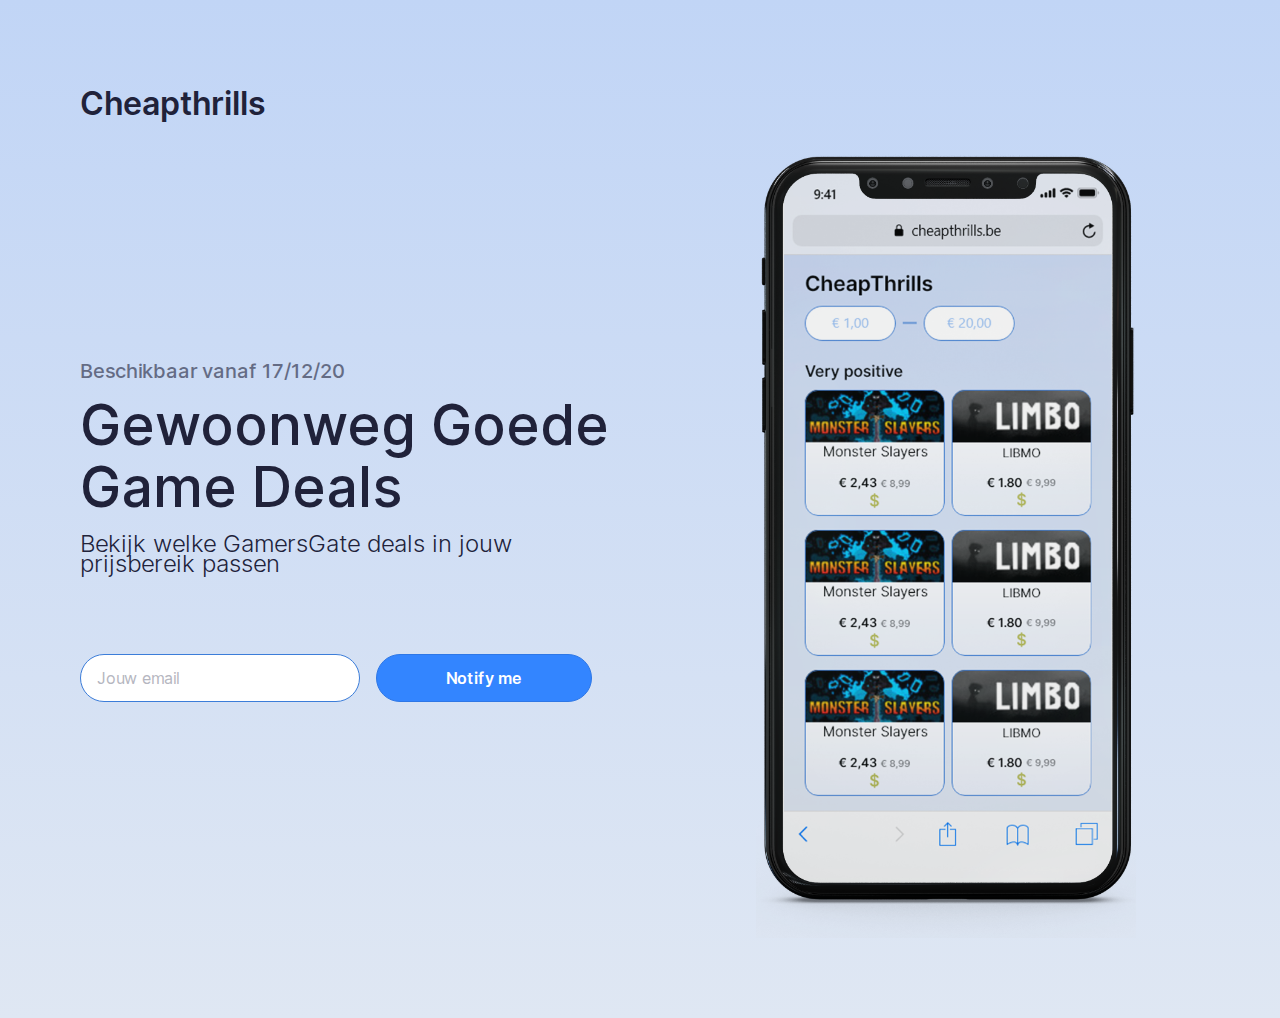
==== index.html @ b89705b5 "js complete" ====
<!DOCTYPE html>
<html lang="en">
  <head>
    <meta charset="UTF-8" />
    <meta name="viewport" content="width=device-width, initial-scale=1.0" />
    <link rel="stylesheet" href="css/normalize.css" />
    <link rel="stylesheet" href="css/screen.css" />
    <title>Cheapthrills</title>
  </head>
  <body>
    <section class="o-row o-row--lg o-row--login">
        <div class="o-container u-max-width-xs u-max-width-lg u-max-width-xl">
            <h1 class="c-logo">
              Cheapthrills
            </h1>
              <div class="c-card__body">
                <div class="c-card__info">
                <h2 class="c-card__title">
                Beschikbaar vanaf 17/12/20
                </h2>
                  <h3 class="c-card__title2">Gewoonweg Goede Game Deals</h3>
                  <p class="c-description">Bekijk welke GamersGate deals in jouw
                    prijsbereik passen
                  </p>
                  <div class="o-section-flex">
                    <p class="c-form-field">
                      <input class="c-input" type="email" name="username" id="username" placeholder="Jouw email" required>
                      <form action="cheapthrills.html">
                        <p class="u-mb-md">
                          <button class="o-button-reset c-button">Notify me</button>
                    </p>
                      </form>
                  </div>
                </div>
                  <img class="c-image" src="img/Mockup_v2.png" alt="App Cheapthrills">
              </div>
        </div>
    </section>
</body>
</html>
---- css/screen.css ----
/*------------------------------------*\
#FONTS
\*------------------------------------*/

@font-face {
  font-family: "Inter Web";
  font-weight: 300;
  src: url("../fonts/Inter-Light.woff2") format("woff2");
}

@font-face {
  font-family: "Inter Web";
  font-weight: 400;
  src: url("../fonts/Inter-Regular.woff2") format("woff2");
}

@font-face {
  font-family: "Inter Web";
  font-weight: 500;
  src: url("../fonts/Inter-Medium.woff2") format("woff2");
}

@font-face {
  font-family: "Inter Web";
  font-weight: 600;
  src: url("../fonts/Inter-SemiBold.woff2") format("woff2");
}

/*------------------------------------*\
  #Variables
  \*------------------------------------*/

:root {
  /* colors */
  --global-color-alpha-light: #4f95ff;
  --global-color-alpha: #3385ff;
  --global-color-alpha-dark: #2e77e6;
  --global-color-alpha-x-dark: #1b4186;
  --global-color-alpha-transparent: #3385ffbf;
  --global-color-alpha-x-transparent: #3385ff4d;

  --global-color-neutral-xxxx-light: #c1d5f6;
  --global-color-neutral-xxx-light: #3c7dd9;
  --global-color-neutral-xx-light: #caccd4;
  --global-color-neutral-x-light: #b5b6c0;
  --global-color-neutral-light: #a0a1ad;
  --global-color-neutral: #8b8c9a;
  --global-color-neutral-dark: #757787;
  --global-color-neutral-x-dark: #606274;
  --global-color-neutral-xx-dark: #4b4c60;
  --global-color-neutral-xxx-dark: #35374d;
  --global-color-neutral-xxxx-dark: #20223a;

  /* border stuff */
  --global-borderRadius: 30px;
  --global-borderRadius-sm: 15px;
  --global-borderWidth: 1px;

  /* transitions */
  --global-transitionTiming-alpha: 0.1s ease-out;

  /* Baseline settings */
  --global-baseline: 8px;
  --global-whitespace: calc(var(--global-baseline) * 4); /* = 24px */

  --global-whitespace-xs: calc(var(--global-baseline) / 2); /* = 4px */
  --global-whitespace-sm: calc(var(--global-baseline) * 1); /*  = 8px */
  --global-whitespace-md: calc(var(--global-baseline) * 2); /*  = 16px */
  --global-whitespace-lg: calc(var(--global-baseline) * 4); /*  = 32px */
  --global-whitespace-xl: calc(var(--global-whitespace) * 2); /*  = 48px */
  --global-whitespace-xxl: calc(var(--global-whitespace) * 3); /*  = 72px */

  /* Hover & Focus states */
  --global-input-backgroundColor: White;
  --global-input-color: var(--global-color-neutral-xxxx-dark);
  --global-input-borderColor: var(--global-color-neutral-xxx-light);
  --global-input-hover-borderColor: var(--global-color-neutral-xx-light);
  --global-input-focus-borderColor: var(--global-color-alpha);
  --global-input-boxShadow: 0 0 0 3px var(--global-color-alpha-x-transparent);
}

/*------------------------------------*\
  #GENERIC
  \*------------------------------------*/

/*
      Generic: Page
      ---
      Global page styles + universal box-sizing:
  */

html {
  font-size: 16px;
  line-height: 1.5;
  font-family: "Inter Web", Helvetica, arial, sans-serif;
  color: var(--global-color-neutral-xxxx-dark);
  background: linear-gradient(#C1D5F6, #DFE7F3);
  box-sizing: border-box;
  -webkit-font-smoothing: antialiased;
  -moz-osx-font-smoothing: grayscale;
}

*,
*:before,
*:after {
  box-sizing: inherit;
}

/*
  * Remove text-shadow in selection highlight:
  * https://twitter.com/miketaylr/status/12228805301
  *
  * Customize the background color to match your design.
  */

::-moz-selection {
  background: var(--global-color-alpha);
  color: white;
  text-shadow: none;
}

::selection {
  background: var(--global-color-alpha);
  color: white;
  text-shadow: none;
}

/*------------------------------------*\
  #Elements
  \*------------------------------------*/

/*
  Elements: Images
  ---
  Default markup for images to make them responsive
  */

img {
  max-width: 100%;
  vertical-align: top;
}

/*
      Elements: typography
      ---
      Default markup for typographic elements
  */

h1,
h2,
h3 {
  font-weight: 700;
}

h1 {
  font-size: 24px;
  line-height: calc(var(--global-baseline) * 6);
  margin: 0 0 var(--global-whitespace);
}

h2 {
  font-size: 32px;
  line-height: calc(var(--global-baseline) * 5);
  margin: 0;
}

h3 {
  font-size: 26px;
  line-height: calc(var(--global-baseline) * 4);
  margin: 0 0 calc(var(--global-whitespace) / 2);
}

h4,
h5,
h6 {
  font-size: 16px;
  font-weight: 600;
  line-height: calc(var(--global-baseline) * 3);
  margin: 0 0 var(--global-whitespace);
}

p,
ol,
ul,
dl,
table,
address,
figure {
  margin: 0 0 var(--global-whitespace);
}

ul,
ol {
  padding-left: var(--global-whitespace);
}

li ul,
li ol {
  margin-bottom: 0;
}

blockquote {
  font-style: normal;
  font-size: 23px;
  line-height: calc(var(--global-baseline) * 6);
  margin: 0 0 var(--global-whitespace);
}

blockquote * {
  font-size: inherit;
  line-height: inherit;
}

figcaption {
  font-weight: 400;
  font-size: 12px;
  line-height: calc(var(--global-baseline) * 2);
  margin-top: var(--global-whitespace-xxs);
}

hr {
  border: 0;
  height: var(--global-borderWidth);
  background: LightGrey;
  margin: 0 0 var(--global-whitespace);
}

a,
a:visited {
  transition: all var(--global-transitionTiming-alpha);
  color: var(--global-color-alpha);
  outline-color: var(--global-link-BoxShadowColor);
  outline-width: medium;
  outline-offset: 2px;
}

a:hover,
a:focus {
  color: var(--global-color-alpha-light);
}

a:active {
  color: var(--global-color-alpha-dark);
}

label,
input {
  display: block;
}

input::placeholder {
  color: var(--global-color-neutral-x-light);
}

/*------------------------------------*\
  #OBJECTS
  \*------------------------------------*/

/*
      Objects: Row
      ---
      Creates a horizontal row that stretches the viewport and adds padding around children
  */

.o-row {
  position: relative;
  padding: 24px;
}

.o-row--login {
  display: -webkit-flex;
  display: -ms-flex;
  display: flex;
  -ms-align-items: center;
  align-items: center;
}

/* size modifiers */

/*
  .o-row--lg {
    padding-top: var(--global-whitespace);
    padding-bottom: var(--global-whitespace);
  }
  */

@media (min-width: 768px) {
  .o-row {
    padding-left: var(--global-whitespace-lg);
    padding-right: var(--global-whitespace-lg);
  }
}

/*
      Objects: Container
      ---
      Creates a horizontal container that sets de global max-width
  */

.o-container {
  margin-left: auto;
  margin-right: auto;
  max-width: 79.5em; /* 79.5 * 16px = 1272 */
  width: 100%;
}

/*
      Objects: section
      ---
      Creates vertical whitespace between adjacent sections inside a row
  */

.o-section {
  position: relative;
}

.o-section + .o-section {
  padding-top: var(--global-whitespace);
}

@media (min-width: 768px) {
  .o-section--lg + .o-section--lg,
  .o-section--xl + .o-section--xl {
    padding-top: var(--global-whitespace-lg);
  }
}

@media (min-width: 992px) {
  .o-section--xl + .o-section--xl {
    padding-top: var(--global-whitespace-xxl);
  }
}

/*
      Objects: Layout
      ---
      The layout object provides us with a column-style layout system. This object
      contains the basic structural elements, but classes should be complemented
      with width utilities
  */

.o-layout {
  display: -webkit-flex;
  display: -ms-flexbox;
  display: flex;
  flex-wrap: wrap;
}

.o-layout__item {
  width: 100%;
}

.o-layout__cards {
  display: flex;
  flex-direction: row;
  justify-content: space-between;
  margin-bottom: var(--global-whitespace);
}

/* gutter modifiers, these affect o-layout__item too */

.o-layout--gutter {
  margin: 0 -12px;
}

.o-layout--gutter > .o-layout__item {
  padding: 0 12px;
}

.o-layout--gutter-sm {
  margin: 0 -6px;
}

.o-layout--gutter-sm > .o-layout__item {
  padding: 0 6px;
}

.o-layout--gutter-lg {
  margin: 0 calc(var(--global-whitespace) * -1);
}

.o-layout--gutter-lg > .o-layout__item {
  padding: 0 var(--global-whitespace);
}

.o-layout--gutter-xl {
  margin: 0 calc(var(--global-whitespace-lg) * -1);
}

.o-layout--gutter-xl > .o-layout__item {
  padding: 0 var(--global-whitespace-lg);
}

/* reverse horizontal row modifier */

.o-layout--row-reverse {
  flex-direction: row-reverse;
}

/* Horizontal alignment modifiers*/

.o-layout--justify-start {
  justify-content: flex-start;
}

.o-layout--justify-end {
  justify-content: flex-end;
}

.o-layout--justify-center {
  justify-content: center;
}

.o-layout--justify-space-around {
  justify-content: space-around;
}

.o-layout--justify-space-evenly {
  justify-content: space-evenly;
}

.o-layout--justify-space-between {
  justify-content: space-between;
}

/* Vertical alignment modifiers */

.o-layout--align-start {
  align-items: flex-start;
}

.o-layout--align-end {
  align-items: flex-end;
}

.o-layout--align-center {
  align-items: center;
}

.o-layout--align-baseline {
  align-items: baseline;
}

/* Vertical alignment modifiers that only work if there is one than one flex item */

.o-layout--align-content-start {
  align-content: start;
}

.o-layout--align-content-end {
  align-content: end;
}

.o-layout--align-content-center {
  align-content: center;
}

.o-layout--align-content-space-around {
  align-content: space-around;
}

.o-layout--align-content-space-between {
  align-content: space-between;
}

/*
      Objects: List
      ---
      Small reusable object to remove default list styling from lists
  */

.o-list {
  list-style: none;
  padding: 0;
}

/*
      Object: Button reset
      ---
      Small button reset object
  */

.o-button-reset {
  border: none;
  margin: 0;
  padding: 0;
  width: auto;
  overflow: visible;
  background: transparent;

  /* inherit font & color from ancestor */
  color: inherit;
  font: inherit;

  /* Normalize `line-height`. Cannot be changed from `normal` in Firefox 4+. */
  line-height: normal;

  /* Corrects font smoothing for webkit */
  -webkit-font-smoothing: inherit;
  -moz-osx-font-smoothing: inherit;

  /* Corrects inability to style clickable `input` types in iOS */
  -webkit-appearance: none;
}

/*
      Object: Hide accessible
      ---
      Accessibly hide any element
  */

.o-hide-accessible {
  position: absolute;
  width: 1px;
  height: 1px;
  padding: 0;
  margin: -1px;
  overflow: hidden;
  clip: rect(0, 0, 0, 0);
  border: 0;
}

/*------------------------------------*\
  #COMPONENTS
  \*------------------------------------*/

/*
      Component: Logo
      ---
      Website main logo
  */

.c-logo {
  height: var(--global-whitespace);
  margin-bottom: var(--global-whitespace-xxl);
  font-weight: 600;
}

.c-logo__symbol {
  height: 100%;
}

.c-logo__path--1 {
  fill: var(--global-color-neutral-xxxx-dark);
}

.c-logo__path--2 {
  fill: var(--global-color-alpha);
}

.c-logo__path--3 {
  fill: var(--color-alpha-x-dark);
}

/*
      Component: Card
      ---
      Card with box shadow
  */

/* Add padding to child for more flexibility */
.c-card__body,
.c-card__footer {
}

.c-card__footer {
  text-align: center;
  border-top: var(--global-borderWidth) solid
    var(--global-color-neutral-xxx-light);
}

.c-card__title {
  font-size: 12px;
  line-height: calc(var(--global-baseline) * 2);
  font-weight: 600;
  opacity: 0.6;
}
.c-card__title2 {
  font-size: 32px;
  line-height: calc(var(--global-baseline) * 4);
  font-weight: 600;
}

.c-card__title-value {
  font-size: 18px;
  margin-bottom: 8px;
  line-height: normal;
}

/* This allows c-card__body and __footer to have equal padding everywhere */

.c-card__body > *:last-child,
.c-card__footer > *:last-child,
.c-card__body > *:last-child > *:last-child,
.c-card__footer > *:last-child > *:last-child {
  margin-bottom: 0;
}

@media (min-width: 27em) {
  .c-card__body {
    padding: var(--global-whitespace-xl);
  }

  .c-card__title {
    margin-bottom: var(--global-whitespace-xl);
  }
}

/*
      Component: Forms
      ---
      Everything form related here
  */

.c-form-field {
  max-width: 280px;
  margin: 0 auto var(--global-whitespace-md);
}

.c-form-field--option {
  display: -webkit-flex;
  display: -ms-flex;
  display: flex;
  -ms-align-items: center;
  align-items: center;
}

.c-description {
  margin: 0 0 calc(var(--global-whitespace) * 2.5);
  line-height: calc(var(--global-baseline) * 2.5);
  font-weight: 300;
}

/*
      Component: Input
      ---
      Class to put on all input="text" like form inputs
  */

.c-input {
  -webkit-appearance: none;
  -moz-appearance: none;
  appearance: none;
  width: 100%;
  border: var(--global-borderWidth) solid var(--global-input-borderColor);
  border-radius: var(--global-borderRadius);
  color: var(--global-input-color);
  background-color: var(--global-input-backgroundColor);
  font-family: inherit;
  font-size: 16px;
  line-height: calc(var(--global-baseline) * 3);
  padding: calc(var(--global-baseline) * 1.5 - var(--global-borderWidth))
    var(--global-whitespace-md);
  outline: none;
  transition: border var(--global-transition-timing-alpha);
}

.c-input:hover {
  border-color: var(--global-color-neutral-xx-light);

  border: var(--global-borderWidth) solid var(--global-color-neutral-light);
  background-color: var(--global-input-backgroundColor);
  color: var(--global-input-color);
}

.c-input:focus,
.c-input:active {
  border-color: var(--global-color-alpha);
  box-shadow: 0 0 0 3px var(--global-color-alpha-x-transparent);

  border: var(--global-borderWidth) solid var(--global-input-borderColor);
  background-color: var(--global-input-backgroundColor);
  color: var(--global-input-color);
}

/* option input for checkboxes and radio buttons */

.c-option {
  margin-right: var(--global-whitespace-sm);
}

.c-option-list {
  margin-bottom: 24px;
}

.c-option-list__item {
  margin-bottom: 12px;
}

.c-custom-option {
  display: flex;
  --custom-option-borderColor: var(--global-input-borderColor);
  --custom-option-focus-borderColor: var(--global-input-focus-borderColor);
  --custom-option-hover-borderColor: var(--global-input-hover-borderColor);
}

.c-custom-option__fake-input {
  display: flex;
  height: 16px;
  width: 16px;
  border: 1px solid var(--custom-option-borderColor);
  margin-right: 8px;
  text-shadow: var(--global-input-boxShadow);
}

.c-custom-option__fake-input--checkbox {
  border-radius: var(--global-borderRadius);

  align-items: center;
  justify-content: center;
}

.c-custom-option__fake-input--radio {
  border-radius: 100%;

  align-items: center;
  justify-content: center;
}

.c-custom-option__symbol {
  opacity: 0;
  display: block;
}

.c-custom-option__fake-input--checkbox .c-custom-option__symbol {
  width: 10px;
  height: 10px;
  color: var(--global-color-alpha);
}

.c-custom-option__fake-input--radio .c-custom-option__symbol {
  width: 6px;
  height: 6px;
  background-color: var(--global-color-alpha);
  border-radius: 100%;
}

.c-option--hidden:checked + .c-custom-option {
  opacity: 1;
}

.c-option--hidden:checked + .c-custom-option .c-custom-option__symbol {
  opacity: 1;
  fill: var(--global-color-alpha-light);
  -webkit-transition: all 500ms cubic-bezier(0.25, 0.25, 0.75, 0.75);
  -moz-transition: all 500ms cubic-bezier(0.25, 0.25, 0.75, 0.75);
  -o-transition: all 500ms cubic-bezier(0.25, 0.25, 0.75, 0.75);
  transition: all 500ms cubic-bezier(0.25, 0.25, 0.75, 0.75); /* linear */
}

.c-custom-option:hover {
  --custom-option-borderColor: var(--custom-option-hover-borderColor);
}

.c-custom-option:focus,
.c-custom-option:active {
  --custom-option-borderColor: var(--custom-option-focus-borderColor);
}

.c-custom-option:focus .c-custom-option__fake-input,
.c-custom-option:active .c-custom-option__fake-input {
  box-shadow: 0 0 0 3px #3385ff36;
}

/*
      Component: Image
      ---
      Class to put on all images
  */

.c-image {
  margin-top: var(--global-whitespace-md);
}

/*
      Component: Label
      ---
      Class to put on all form labels
  */

.c-label {
  margin-bottom: 0;
  font-size: 14px;
  padding-bottom: var(--global-whitespace-xs);
  line-height: calc(var(--global-baseline) * 2);
  color: var(--global-color-neutral-xx-dark);
}

.c-label--option {
  padding-bottom: 0;
}

/*
      Component: Custom Toggle
      ---
      Class to put on toggles
  */

.c-custom-toggle {
  display: flex;
  align-items: center;
  justify-content: center;
}

.c-custom-toggle__fake-input {
  width: 48px;
  height: 24px;
  background: #f5f6fa;
  margin-right: 8px;
  border-radius: 34px;
  display: flex;
  border: 1px solid var(--global-color-neutral-xxx-light);
}

.c-custom-toggle__fake-input::after {
  content: "";
  display: block;
  width: 22px;
  height: 22px;
  background: white;
  border-radius: 50%;
  box-shadow: 0px 1px 3px 0px rgba(0, 0, 0, 0.16);
  transition: all var(--transition-alpha);
}

/*
      Component: Button
      ---
      Class to put on form buttons or
  */



.c-button {
  font-size: 16px;
  font-weight: 700;
  border-radius: var(--global-borderRadius);
  border: var(--global-borderWidth) solid var(--global-color-alpha-dark);
  background-color: var(--global-color-alpha);
  color: #fff;
  padding: calc(var(--global-baseline) * 1.5 - var(--global-borderWidth))
    var(--global-whitespace-md);
  line-height: calc(var(--global-baseline) * 3);
  width: 100%;
  outline: none;
  transition: all var(--global-transition-timing-alpha);
}

.c-button:hover {
  background-color: var(--global-color-alpha-light);
}

.c-button:focus {
  box-shadow: 0 0 0 3px var(--global-color-alpha-x-transparent);
}

.c-button:active {
  background-color: var(--global-color-alpha-dark);
  box-shadow: none;
}

.c-card__title-card {
  margin-bottom: var(--global-whitespace-md);
  font-size: 14px;
  font-weight: 500;
}

.c-gamecard {
  border: var(--global-borderWidth) solid #3C7DD9;
  border-radius: var(--global-borderRadius-sm);
  background: linear-gradient(#FFFFFF, #E7EEF9);
  max-width: 148px;
  max-height: 148px;
  cursor: pointer;
}

.c-gamecard__info {
  display: flex;
  flex-direction: column;
  align-items: center;
}

.c-thumbnail {
  width: 148px;
  border-top: var(--global-borderWidth) solid #3C7DD9;
  border-left: var(--global-borderWidth) solid #3C7DD9;
  border-right: var(--global-borderWidth) solid #3C7DD9;
  border-radius: var(--global-borderRadius-sm) var(--global-borderRadius-sm) 0 0;
}

.c-price {
  display: flex;
  flex-direction: row;
  align-items: center;
}

.c-price__oldprice {
  font-size: 11px;
  opacity: 0.7;
  margin-bottom: 2px;
}

.c-price__discount {
  font-size: 14px;
  margin-right: 4px;
  margin-bottom: 2px;
}

.c-gamecard__rating {
  color: #B5BB56;
  font-size: 16px;
  margin-bottom: 0;
}


.c-microinteraction {
  display: flex;
  flex-direction: row;
}

.c-button__zp {
  border: var(--global-borderWidth) solid #3C7DD9;
  padding: 6px 10px 6px 10px;
  border-radius: var(--global-borderRadius) 0 0 var(--global-borderRadius);
  margin-bottom: 24px;
  cursor: pointer;
}

.c-button__p {
  border-top: var(--global-borderWidth) solid #3C7DD9;
  border-bottom: var(--global-borderWidth) solid #3C7DD9;
  padding: 6px 26px 6px 26px;
  margin-bottom: 24px;
  cursor: pointer;
}

.c-button__g {
  border: var(--global-borderWidth) solid #3C7DD9;
  padding: 6px 14px 6px 14px;
  border-radius: 0 var(--global-borderRadius) var(--global-borderRadius) 0;
  margin-bottom: 24px;
  cursor: pointer;
}

.c-button__micro {
  background-color: white;
  color: #4992F1;
  font-size: 14px;
}

.c-button__micro:hover {
  background-color: #4992F1;
  color: white;
}

.c-button:active {
  background-color: #4992F1;
  color: white;
}

/*------------------------------------*\
  #UTILITIES
  \*------------------------------------*/

/*
      Utilities: color
      ---
      Utility classes to put specific colors onto elements
  */

.u-color-neutral {
  color: var(--global-color-neutral);
}

.u-color-neutral-dark {
  color: var(--global-color-neutral-dark);
}

/*
      Utilities: spacing
      ---
      Utility classes to put specific margins and paddings onto elements
  */

.u-pt-clear {
  padding-top: 0 !important;
}

.u-mb-clear {
  margin-bottom: 0 !important;
}

.u-mb-xs {
  margin-bottom: var(--global-whitespace-xs) !important;
}

.u-mb-sm {
  margin-bottom: var(--global-whitespace-sm) !important;
}

.u-mb-md {
  margin: auto;
  max-width: 280px;
  margin-bottom: var(--global-whitespace-md) !important;
}

.u-mb-lg {
  margin-bottom: var(--global-whitespace-lg) !important;
}

.u-mb-xl {
  margin-bottom: var(--global-whitespace-xl) !important;
}

.u-mb-xl {
  margin-bottom: var(--global-whitespace-xl) !important;
}

/*
      Utilities: max-width
      ---
      Utility classes to put specific max widths onto elements
  */

.u-max-width-xs {
  max-width: 27em !important;
}

.u-max-width-s {
  max-width: 29.5em !important;
}

.u-max-width-sm {
  max-width: 39em !important;
}

.u-max-width-md {
  max-width: 50em !important;
}

.u-max-width-lg {
  max-width: 63.5em !important;
}

.u-max-width-xl {
  max-width: 110em !important;
}

.u-max-width-none {
  max-width: none !important;
}

/*
      Utilities: align
      ---
      Utility classes align text or components
  */

.u-align-text-center {
  text-align: center;
}

.u-align-center {
  margin: 0 auto;
}

/*
      Utilities: text
      Utility classes to create smaller or bigger test
  */

.u-text-sm {
  font-size: 14px;
}

/*
      Utility: Widths
      ---
      Utility classes to put specific widths onto elements
      Will be mostly used on o-layout__item
  */

.u-width-auto {
  width: auto !important;
}

.u-1-of-2 {
  width: 50% !important;
}

.u-1-of-3 {
  width: 33.3333333333% !important;
}

.u-2-of-3 {
  width: 66.6666666667% !important;
}

.u-1-of-4 {
  width: 25% !important;
}

.u-3-of-4 {
  width: 75% !important;
}

.u-1-of-5 {
  width: 20% !important;
}

.u-2-of-5 {
  width: 40% !important;
}

.u-3-of-5 {
  width: 60% !important;
}

.u-4-of-5 {
  width: 80% !important;
}

.u-1-of-6 {
  width: 16.6666666667% !important;
}

.u-5-of-6 {
  width: 83.3333333333% !important;
}

@media (min-width: 576px) {
  .u-1-of-2-bp1 {
    width: 50% !important;
  }
  .u-1-of-3-bp1 {
    width: 33.3333333333% !important;
  }
  .u-2-of-3-bp1 {
    width: 66.6666666667% !important;
  }
  .u-1-of-4-bp1 {
    width: 25% !important;
  }
  .u-3-of-4-bp1 {
    width: 75% !important;
  }
  .u-1-of-5-bp1 {
    width: 20% !important;
  }
  .u-2-of-5-bp1 {
    width: 40% !important;
  }
  .u-3-of-5-bp1 {
    width: 60% !important;
  }
  .u-4-of-5-bp1 {
    width: 80% !important;
  }
  .u-1-of-6-bp1 {
    width: 16.6666666667% !important;
  }
  .u-5-of-6-bp1 {
    width: 83.3333333333% !important;
  }
}

@media (min-width: 768px) {
  .u-1-of-2-bp2 {
    width: 50% !important;
  }
  .u-1-of-3-bp2 {
    width: 33.3333333333% !important;
  }
  .u-2-of-3-bp2 {
    width: 66.6666666667% !important;
  }
  .u-1-of-4-bp2 {
    width: 25% !important;
  }
  .u-3-of-4-bp2 {
    width: 75% !important;
  }
  .u-1-of-5-bp2 {
    width: 20% !important;
  }
  .u-2-of-5-bp2 {
    width: 40% !important;
  }
  .u-3-of-5-bp2 {
    width: 60% !important;
  }
  .u-4-of-5-bp2 {
    width: 80% !important;
  }
  .u-1-of-6-bp2 {
    width: 16.6666666667% !important;
  }
  .u-5-of-6-bp2 {
    width: 83.3333333333% !important;
  }
}

@media (min-width: 992px) {
  .u-1-of-2-bp3 {
    width: 50% !important;
  }
  .u-1-of-3-bp3 {
    width: 33.3333333333% !important;
  }
  .u-2-of-3-bp3 {
    width: 66.6666666667% !important;
  }
  .u-1-of-4-bp3 {
    width: 25% !important;
  }
  .u-3-of-4-bp3 {
    width: 75% !important;
  }
  .u-1-of-5-bp3 {
    width: 20% !important;
  }
  .u-2-of-5-bp3 {
    width: 40% !important;
  }
  .u-3-of-5-bp3 {
    width: 60% !important;
  }
  .u-4-of-5-bp3 {
    width: 80% !important;
  }
  .u-1-of-6-bp3 {
    width: 16.6666666667% !important;
  }
  .u-5-of-6-bp3 {
    width: 83.3333333333% !important;
  }

  .c-card__body {
    padding: 0;
  }

  .c-card__title {
    margin-bottom: calc(var(--global-whitespace) / 2);
  }

  .c-card__title2 {
    font-size: 36px;
    line-height: 1.1;
    /* font-weight: bold; */
    max-width: 336px;
    margin-bottom: calc(var(--global-whitespace) / 2);
  }

  .c-description {
    max-width: 240px;
    margin: 0 0 calc(var(--global-whitespace) * 2.5);
  }


  .o-section-flex {
    display: flex;
    flex-direction: row;
    justify-content: flex-start;
  }

  .c-form-field {
    max-width: 280px;
    margin: 0 var(--global-whitespace-md) 0 0;
  }

  .c-image {
    max-width: 300px;
    margin: 0 64px 0 0;
  }

  .c-button {
    width: 168px;
  }

  .c-logo {
    margin-bottom: var(--global-whitespace);
  }

  .c-card__body {
    display: flex;
    justify-content: space-between;
    align-items: center;
  }

  .o-layout__cards {
    justify-content: space-between;
  }

  .o-layout__micro {
    display: flex;
    flex-direction: row;
    justify-content: space-between;
  }

  .c-cheap__games {
    margin: 0 auto;
  }

  .c-lesscheap__games {
    margin: 0 auto;
  }

  .c-leastcheap__games {
    margin: 0 auto;
  }

  .c-gamecard {
    max-width: 224px;
    max-height: 200px;
  }

  .c-thumbnail {
    width: 224px;
  }

  .c-card__title-card {
    margin-top: var(--global-whitespace-sm);
    font-size: 18px;
  }

  .c-gamecard__rating {
    font-size: 24px;
  }

  .c-price__discount {
    font-size: 16px;
  }

  .c-price__oldprice {
    font-size: 11px;
  }

  .c-button__zp {
    border: var(--global-borderWidth) solid #3C7DD9;
    padding: 8px 18px 8px 18px;
    border-radius: var(--global-borderRadius) 0 0 var(--global-borderRadius);
    margin-bottom: 24px;
  }
  
  .c-button__p {
    border-top: var(--global-borderWidth) solid #3C7DD9;
    border-bottom: var(--global-borderWidth) solid #3C7DD9;
    padding: 8px 34px 8px 34px;
    margin-bottom: 24px;
  }
  
  .c-button__g {
    border: var(--global-borderWidth) solid #3C7DD9;
    padding: 8px 22px 8px 22px;
    border-radius: 0 var(--global-borderRadius) var(--global-borderRadius) 0;
    margin-bottom: 24px;
  }
  
  .c-button__micro {
    background-color: white;
    color: #4992F1;
    font-size: 16px;
  }
}

@media (min-width: 1200px) {
  .u-1-of-2-bp4 {
    width: 50% !important;
  }
  .u-1-of-3-bp4 {
    width: 33.3333333333% !important;
  }
  .u-2-of-3-bp4 {
    width: 66.6666666667% !important;
  }
  .u-1-of-4-bp4 {
    width: 25% !important;
  }
  .u-3-of-4-bp4 {
    width: 75% !important;
  }
  .u-1-of-5-bp4 {
    width: 20% !important;
  }
  .u-2-of-5-bp4 {
    width: 40% !important;
  }
  .u-3-of-5-bp4 {
    width: 60% !important;
  }
  .u-4-of-5-bp4 {
    width: 80% !important;
  }
  .u-1-of-6-bp4 {
    width: 16.6666666667% !important;
  }
  .u-5-of-6-bp4 {
    width: 83.3333333333% !important;
  }

  .o-container {
    max-width: 100%;
    margin: 0;
  }

  .o-row {
    margin: 80px;
    padding: 0;
  }

  .c-card__title {
    font-size: 20px;
    font-weight: 500;
  }

  .c-card__title2 {
    font-size: 56px;
    max-width: 550px;
    font-weight: 500;
  }

  .c-description {
    font-size: 24px;
    max-width: 450px;
  }

  .c-form-field {
    width: 320px;
  }

  .c-button {
    width: 216px;
  }

  .c-image {
    max-width: 380px;
  }

  .c-logo {
    font-size: 32px;
  }
}

/*------------------------------------*\
  #MEDIA
  \*------------------------------------*/

/*
      Media Queries
      ---
      EXAMPLE Media Queries for Responsive Design.
      These examples override the primary ('mobile first') styles.
      USE THEM INLINE!
  */

/* Extra small devices (portrait phones, less than 576px)
  No media query since this is the default in mobile first design
  */

/* Small devices (landscape phones, 576px and up)
  @media (min-width: 576px) {}
  */

/* Medium devices (tablets, 768px and up)
  @media (min-width: 768px) {}
  */

/* Large devices (landscape tablets, desktops, 992px and up)
  @media (min-width: 992px) {}
  */

/* Extra large devices (large desktops, 1200px and up)
  @media (min-width: 1200px) {}
  */

/*
      Print styles.
      ---
      Inlined to avoid the additional HTTP request:
      http://www.phpied.com/delay-loading-your-print-css/
  */

@media print {
  *,
  *:before,
  *:after {
    background: transparent !important;
    color: #000 !important;
    /* Black prints faster:
          http://www.sanbeiji.com/archives/953 */
    box-shadow: none !important;
    text-shadow: none !important;
  }
  a,
  a:visited {
    text-decoration: underline;
  }
  a[href]:after {
    content: " (" attr(href) ")";
  }
  abbr[title]:after {
    content: " (" attr(title) ")";
  }
  /*
      * Don't show links that are fragment identifiers,
      * or use the `javascript:` pseudo protocol
      */
  a[href^="#"]:after,
  a[href^="javascript:"]:after {
    content: "";
  }
  pre {
    white-space: pre-wrap !important;
  }
  pre,
  blockquote {
    border: 1px solid #999;
    page-break-inside: avoid;
  }
  /*
      * Printing Tables:
      * http://css-discuss.incutio.com/wiki/Printing_Tables
      */
  thead {
    display: table-header-group;
  }
  tr,
  img {
    page-break-inside: avoid;
  }
  p,
  h2,
  h3 {
    orphans: 3;
    widows: 3;
  }
  h2,
  h3 {
    page-break-after: avoid;
  }
}
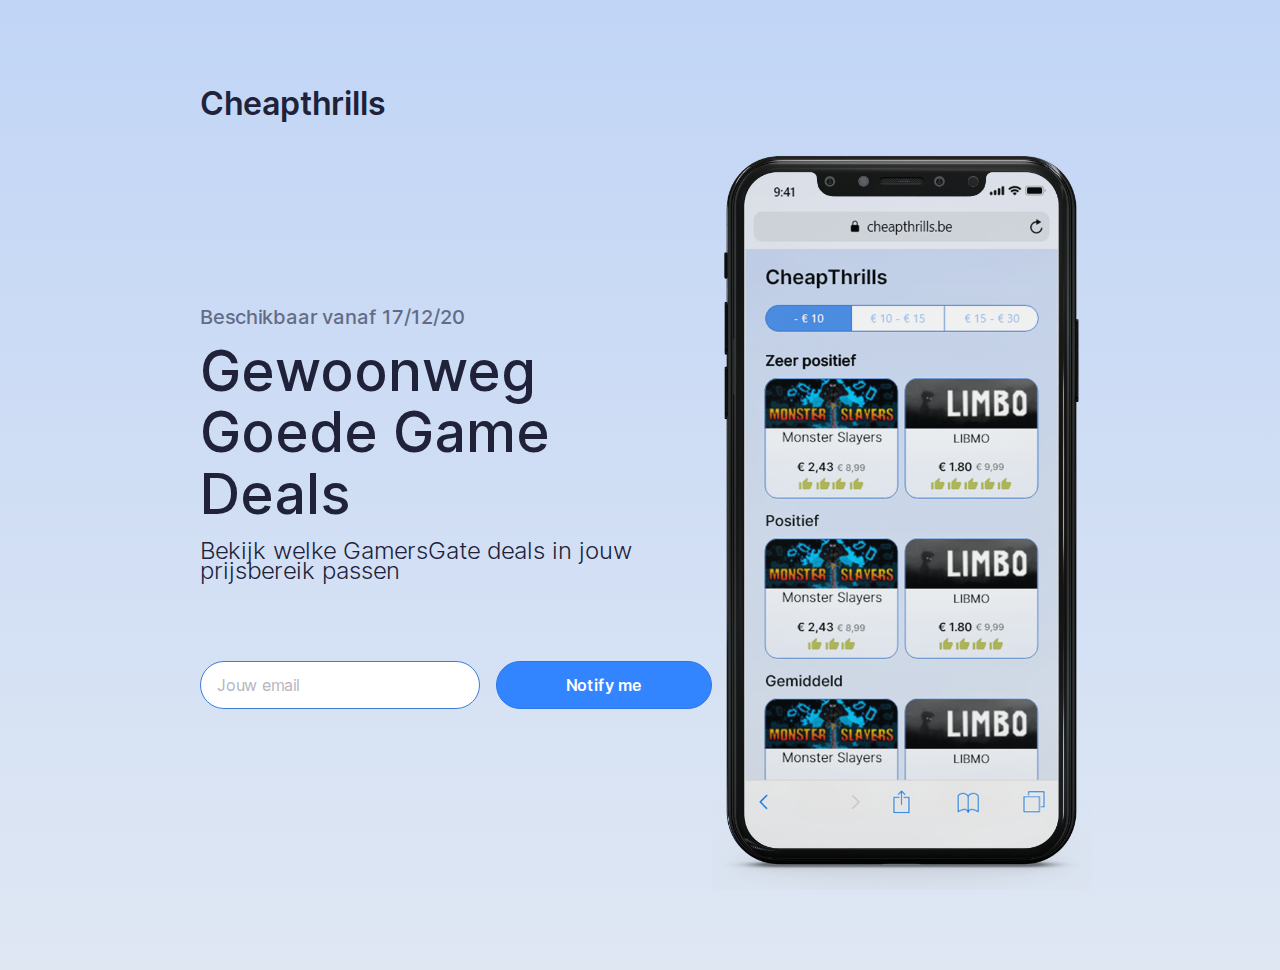
==== commit 75779fdf: "update mockup" ====
--- a/index.html
+++ b/index.html
@@ -8,7 +8,7 @@
     <title>Cheapthrills</title>
   </head>
   <body>
-    <section class="o-row o-row--lg o-row--login">
+    <section class="o-row">
         <div class="o-container u-max-width-xs u-max-width-lg u-max-width-xl">
             <h1 class="c-logo">
               Cheapthrills
@@ -32,7 +32,7 @@
                       </form>
                   </div>
                 </div>
-                  <img class="c-image" src="img/Mockup_v2.png" alt="App Cheapthrills">
+                  <img class="c-image" src="img/cheapthrills_mockup.png" alt="App Cheapthrills">
               </div>
         </div>
     </section>
--- a/css/screen.css
+++ b/css/screen.css
@@ -94,7 +94,7 @@
   line-height: 1.5;
   font-family: "Inter Web", Helvetica, arial, sans-serif;
   color: var(--global-color-neutral-xxxx-dark);
-  background: linear-gradient(#C1D5F6, #DFE7F3);
+  background: linear-gradient(#c1d5f6, #dfe7f3);
   box-sizing: border-box;
   -webkit-font-smoothing: antialiased;
   -moz-osx-font-smoothing: grayscale;
@@ -266,23 +266,6 @@
   position: relative;
   padding: 24px;
 }
-
-.o-row--login {
-  display: -webkit-flex;
-  display: -ms-flex;
-  display: flex;
-  -ms-align-items: center;
-  align-items: center;
-}
-
-/* size modifiers */
-
-/*
-  .o-row--lg {
-    padding-top: var(--global-whitespace);
-    padding-bottom: var(--global-whitespace);
-  }
-  */
 
 @media (min-width: 768px) {
   .o-row {
@@ -550,6 +533,33 @@
 
 .c-logo__path--3 {
   fill: var(--color-alpha-x-dark);
+}
+
+/*
+      Component: SVG
+      ---
+      SVG's
+  */
+
+.c-svg__5times {
+  fill: #30ac0e;
+  padding-left: 1px;
+  padding-right: 1px;
+}
+.c-svg__4times {
+  fill: #309116;
+  padding-left: 1px;
+  padding-right: 1px;
+}
+.c-svg__3times {
+  fill: #916616;
+  padding-left: 1px;
+  padding-right: 1px;
+}
+.c-svg__2times {
+  fill: #915816;
+  padding-left: 1px;
+  padding-right: 1px;
 }
 
 /*
@@ -829,8 +839,6 @@
       Class to put on form buttons or
   */
 
-
-
 .c-button {
   font-size: 16px;
   font-weight: 700;
@@ -860,17 +868,21 @@
 }
 
 .c-card__title-card {
-  margin-bottom: var(--global-whitespace-md);
+  margin-bottom: var(--global-whitespace-sm);
+  line-height: 1.3;
   font-size: 14px;
   font-weight: 500;
+  max-width: 190px;
+  padding: 0 8px;
+  text-align: center;
 }
 
 .c-gamecard {
-  border: var(--global-borderWidth) solid #3C7DD9;
+  border: var(--global-borderWidth) solid #3c7dd9;
   border-radius: var(--global-borderRadius-sm);
-  background: linear-gradient(#FFFFFF, #E7EEF9);
+  background: linear-gradient(#ffffff, #e7eef9);
   max-width: 148px;
-  max-height: 148px;
+  max-height: 180px;
   cursor: pointer;
 }
 
@@ -882,9 +894,9 @@
 
 .c-thumbnail {
   width: 148px;
-  border-top: var(--global-borderWidth) solid #3C7DD9;
-  border-left: var(--global-borderWidth) solid #3C7DD9;
-  border-right: var(--global-borderWidth) solid #3C7DD9;
+  border-top: var(--global-borderWidth) solid #3c7dd9;
+  border-left: var(--global-borderWidth) solid #3c7dd9;
+  border-right: var(--global-borderWidth) solid #3c7dd9;
   border-radius: var(--global-borderRadius-sm) var(--global-borderRadius-sm) 0 0;
 }
 
@@ -907,36 +919,37 @@
 }
 
 .c-gamecard__rating {
-  color: #B5BB56;
+  color: #b5bb56;
   font-size: 16px;
   margin-bottom: 0;
-}
-
+  padding-bottom: 8px;
+}
 
 .c-microinteraction {
   display: flex;
   flex-direction: row;
+  justify-content: center;
 }
 
 .c-button__zp {
-  border: var(--global-borderWidth) solid #3C7DD9;
-  padding: 6px 10px 6px 10px;
+  border: var(--global-borderWidth) solid #3c7dd9;
+  padding: 6px 20px 6px 20px;
   border-radius: var(--global-borderRadius) 0 0 var(--global-borderRadius);
   margin-bottom: 24px;
   cursor: pointer;
 }
 
 .c-button__p {
-  border-top: var(--global-borderWidth) solid #3C7DD9;
-  border-bottom: var(--global-borderWidth) solid #3C7DD9;
-  padding: 6px 26px 6px 26px;
+  border-top: var(--global-borderWidth) solid #3c7dd9;
+  border-bottom: var(--global-borderWidth) solid #3c7dd9;
+  padding: 6px 20px 6px 20px;
   margin-bottom: 24px;
   cursor: pointer;
 }
 
 .c-button__g {
-  border: var(--global-borderWidth) solid #3C7DD9;
-  padding: 6px 14px 6px 14px;
+  border: var(--global-borderWidth) solid #3c7dd9;
+  padding: 6px 20px 6px 20px;
   border-radius: 0 var(--global-borderRadius) var(--global-borderRadius) 0;
   margin-bottom: 24px;
   cursor: pointer;
@@ -944,17 +957,17 @@
 
 .c-button__micro {
   background-color: white;
-  color: #4992F1;
+  color: #4992f1;
   font-size: 14px;
 }
 
 .c-button__micro:hover {
-  background-color: #4992F1;
+  background-color: #4992f1;
   color: white;
 }
 
 .c-button:active {
-  background-color: #4992F1;
+  background-color: #4992f1;
   color: white;
 }
 
@@ -1196,42 +1209,6 @@
     width: 16.6666666667% !important;
   }
   .u-5-of-6-bp2 {
-    width: 83.3333333333% !important;
-  }
-}
-
-@media (min-width: 992px) {
-  .u-1-of-2-bp3 {
-    width: 50% !important;
-  }
-  .u-1-of-3-bp3 {
-    width: 33.3333333333% !important;
-  }
-  .u-2-of-3-bp3 {
-    width: 66.6666666667% !important;
-  }
-  .u-1-of-4-bp3 {
-    width: 25% !important;
-  }
-  .u-3-of-4-bp3 {
-    width: 75% !important;
-  }
-  .u-1-of-5-bp3 {
-    width: 20% !important;
-  }
-  .u-2-of-5-bp3 {
-    width: 40% !important;
-  }
-  .u-3-of-5-bp3 {
-    width: 60% !important;
-  }
-  .u-4-of-5-bp3 {
-    width: 80% !important;
-  }
-  .u-1-of-6-bp3 {
-    width: 16.6666666667% !important;
-  }
-  .u-5-of-6-bp3 {
     width: 83.3333333333% !important;
   }
 
@@ -1256,7 +1233,6 @@
     margin: 0 0 calc(var(--global-whitespace) * 2.5);
   }
 
-
   .o-section-flex {
     display: flex;
     flex-direction: row;
@@ -1311,7 +1287,7 @@
 
   .c-gamecard {
     max-width: 224px;
-    max-height: 200px;
+    max-height: 280px;
   }
 
   .c-thumbnail {
@@ -1320,7 +1296,7 @@
 
   .c-card__title-card {
     margin-top: var(--global-whitespace-sm);
-    font-size: 18px;
+    font-size: 16px;
   }
 
   .c-gamecard__rating {
@@ -1336,30 +1312,66 @@
   }
 
   .c-button__zp {
-    border: var(--global-borderWidth) solid #3C7DD9;
+    border: var(--global-borderWidth) solid #3c7dd9;
     padding: 8px 18px 8px 18px;
     border-radius: var(--global-borderRadius) 0 0 var(--global-borderRadius);
     margin-bottom: 24px;
   }
-  
+
   .c-button__p {
-    border-top: var(--global-borderWidth) solid #3C7DD9;
-    border-bottom: var(--global-borderWidth) solid #3C7DD9;
+    border-top: var(--global-borderWidth) solid #3c7dd9;
+    border-bottom: var(--global-borderWidth) solid #3c7dd9;
     padding: 8px 34px 8px 34px;
     margin-bottom: 24px;
   }
-  
+
   .c-button__g {
-    border: var(--global-borderWidth) solid #3C7DD9;
+    border: var(--global-borderWidth) solid #3c7dd9;
     padding: 8px 22px 8px 22px;
     border-radius: 0 var(--global-borderRadius) var(--global-borderRadius) 0;
     margin-bottom: 24px;
   }
-  
+
   .c-button__micro {
     background-color: white;
-    color: #4992F1;
+    color: #4992f1;
     font-size: 16px;
+  }
+}
+
+@media (min-width: 992px) {
+  .u-1-of-2-bp3 {
+    width: 50% !important;
+  }
+  .u-1-of-3-bp3 {
+    width: 33.3333333333% !important;
+  }
+  .u-2-of-3-bp3 {
+    width: 66.6666666667% !important;
+  }
+  .u-1-of-4-bp3 {
+    width: 25% !important;
+  }
+  .u-3-of-4-bp3 {
+    width: 75% !important;
+  }
+  .u-1-of-5-bp3 {
+    width: 20% !important;
+  }
+  .u-2-of-5-bp3 {
+    width: 40% !important;
+  }
+  .u-3-of-5-bp3 {
+    width: 60% !important;
+  }
+  .u-4-of-5-bp3 {
+    width: 80% !important;
+  }
+  .u-1-of-6-bp3 {
+    width: 16.6666666667% !important;
+  }
+  .u-5-of-6-bp3 {
+    width: 83.3333333333% !important;
   }
 }
 
@@ -1404,7 +1416,7 @@
   }
 
   .o-row {
-    margin: 80px;
+    margin: 80px 200px;
     padding: 0;
   }
 
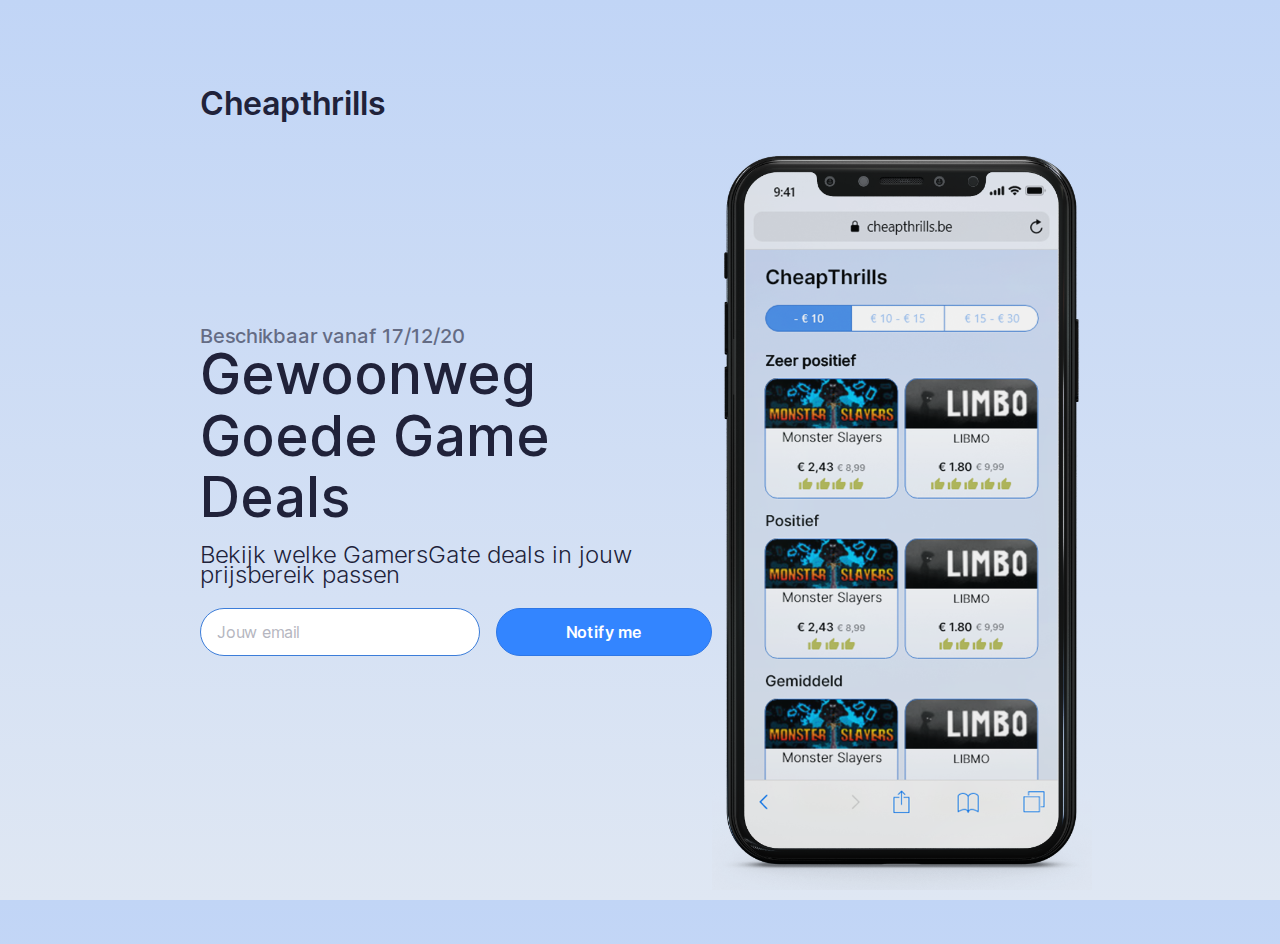
==== commit 493a2f0c: "variables + px to em" ====
--- a/index.html
+++ b/index.html
@@ -3,9 +3,25 @@
   <head>
     <meta charset="UTF-8" />
     <meta name="viewport" content="width=device-width, initial-scale=1.0" />
+    <link rel="apple-touch-icon" sizes="60x60" href="/apple-icon-60x60.png">
+    <link rel="apple-touch-icon" sizes="72x72" href="/apple-icon-72x72.png">
+    <link rel="apple-touch-icon" sizes="76x76" href="/apple-icon-76x76.png">
+    <link rel="apple-touch-icon" sizes="114x114" href="/apple-icon-114x114.png">
+    <link rel="apple-touch-icon" sizes="120x120" href="/apple-icon-120x120.png">
+    <link rel="apple-touch-icon" sizes="144x144" href="/apple-icon-144x144.png">
+    <link rel="apple-touch-icon" sizes="152x152" href="/apple-icon-152x152.png">
+    <link rel="apple-touch-icon" sizes="180x180" href="/apple-icon-180x180.png">
+    <link rel="icon" type="image/png" sizes="192x192"  href="/android-icon-192x192.png">
+    <link rel="icon" type="image/png" sizes="32x32" href="/favicon-32x32.png">
+    <link rel="icon" type="image/png" sizes="96x96" href="/favicon-96x96.png">
+    <link rel="icon" type="image/png" sizes="16x16" href="/favicon-16x16.png">
+    <link rel="manifest" href="/manifest.json">
+    <meta name="msapplication-TileColor" content="#ffffff">
+    <meta name="msapplication-TileImage" content="/ms-icon-144x144.png">
+    <meta name="theme-color" content="#ffffff">
     <link rel="stylesheet" href="css/normalize.css" />
     <link rel="stylesheet" href="css/screen.css" />
-    <title>Cheapthrills</title>
+    <title>Cheapthrills met grid</title>
   </head>
   <body>
     <section class="o-row">
@@ -13,27 +29,30 @@
             <h1 class="c-logo">
               Cheapthrills
             </h1>
-              <div class="c-card__body">
                 <div class="c-card__info">
-                <h2 class="c-card__title">
-                Beschikbaar vanaf 17/12/20
-                </h2>
-                  <h3 class="c-card__title2">Gewoonweg Goede Game Deals</h3>
-                  <p class="c-description">Bekijk welke GamersGate deals in jouw
-                    prijsbereik passen
-                  </p>
-                  <div class="o-section-flex">
-                    <p class="c-form-field">
-                      <input class="c-input" type="email" name="username" id="username" placeholder="Jouw email" required>
-                      <form action="cheapthrills.html">
-                        <p class="u-mb-md">
-                          <button class="o-button-reset c-button">Notify me</button>
-                    </p>
-                      </form>
-                  </div>
+                    <div class="c-grid__body">
+                        <h2 class="c-card__title c-grid__item-title">
+                            Beschikbaar vanaf 17/12/20
+                        </h2>
+                        <div class="c-grid__desc">
+                            <h3 class="c-card__title2 c-grid__item-title2">Gewoonweg Goede Game Deals</h3>
+                        
+                        <p class="c-description c-grid__item-description">Bekijk welke GamersGate deals in jouw
+                            prijsbereik passen
+                        </p>
+                        </div>
+                        <div class="o-section-flex c-grid__item-buttons">
+                            <p class="c-form-field">
+                            <input class="c-input" type="email" name="username" id="username" placeholder="Jouw email" required>
+                            <form action="cheapthrills.html">
+                                <p class="u-mb-md">
+                                <button class="o-button-reset c-button">Notify me</button>
+                            </p>
+                            </form>
+                        </div>
+                        <img class="c-image c-grid__item-mockup" src="img/cheapthrills_mockup.png" alt="App Cheapthrills">
+                    </div>
                 </div>
-                  <img class="c-image" src="img/cheapthrills_mockup.png" alt="App Cheapthrills">
-              </div>
         </div>
     </section>
 </body>
--- a/css/screen.css
+++ b/css/screen.css
@@ -39,7 +39,13 @@
   --global-color-alpha-transparent: #3385ffbf;
   --global-color-alpha-x-transparent: #3385ff4d;
 
-  --global-color-neutral-xxxx-light: #c1d5f6;
+  --global-color-button: #4992f1;
+
+  --global-color-background-xx-light: #c1d5f6;
+  --global-color-background-x-light: #dfe7f3;
+  --global-color-card-xx-light : #ffffff;
+  --global-color-card-x-light : #e7eef9;
+  
   --global-color-neutral-xxx-light: #3c7dd9;
   --global-color-neutral-xx-light: #caccd4;
   --global-color-neutral-x-light: #b5b6c0;
@@ -90,15 +96,18 @@
   */
 
 html {
+  height: 100%;
   font-size: 16px;
   line-height: 1.5;
   font-family: "Inter Web", Helvetica, arial, sans-serif;
   color: var(--global-color-neutral-xxxx-dark);
-  background: linear-gradient(#c1d5f6, #dfe7f3);
+  background: linear-gradient(var(--global-color-background-xx-light), var(--global-color-background-x-light));
   box-sizing: border-box;
   -webkit-font-smoothing: antialiased;
   -moz-osx-font-smoothing: grayscale;
 }
+
+
 
 *,
 *:before,
@@ -288,33 +297,6 @@
 }
 
 /*
-      Objects: section
-      ---
-      Creates vertical whitespace between adjacent sections inside a row
-  */
-
-.o-section {
-  position: relative;
-}
-
-.o-section + .o-section {
-  padding-top: var(--global-whitespace);
-}
-
-@media (min-width: 768px) {
-  .o-section--lg + .o-section--lg,
-  .o-section--xl + .o-section--xl {
-    padding-top: var(--global-whitespace-lg);
-  }
-}
-
-@media (min-width: 992px) {
-  .o-section--xl + .o-section--xl {
-    padding-top: var(--global-whitespace-xxl);
-  }
-}
-
-/*
       Objects: Layout
       ---
       The layout object provides us with a column-style layout system. This object
@@ -338,123 +320,6 @@
   flex-direction: row;
   justify-content: space-between;
   margin-bottom: var(--global-whitespace);
-}
-
-/* gutter modifiers, these affect o-layout__item too */
-
-.o-layout--gutter {
-  margin: 0 -12px;
-}
-
-.o-layout--gutter > .o-layout__item {
-  padding: 0 12px;
-}
-
-.o-layout--gutter-sm {
-  margin: 0 -6px;
-}
-
-.o-layout--gutter-sm > .o-layout__item {
-  padding: 0 6px;
-}
-
-.o-layout--gutter-lg {
-  margin: 0 calc(var(--global-whitespace) * -1);
-}
-
-.o-layout--gutter-lg > .o-layout__item {
-  padding: 0 var(--global-whitespace);
-}
-
-.o-layout--gutter-xl {
-  margin: 0 calc(var(--global-whitespace-lg) * -1);
-}
-
-.o-layout--gutter-xl > .o-layout__item {
-  padding: 0 var(--global-whitespace-lg);
-}
-
-/* reverse horizontal row modifier */
-
-.o-layout--row-reverse {
-  flex-direction: row-reverse;
-}
-
-/* Horizontal alignment modifiers*/
-
-.o-layout--justify-start {
-  justify-content: flex-start;
-}
-
-.o-layout--justify-end {
-  justify-content: flex-end;
-}
-
-.o-layout--justify-center {
-  justify-content: center;
-}
-
-.o-layout--justify-space-around {
-  justify-content: space-around;
-}
-
-.o-layout--justify-space-evenly {
-  justify-content: space-evenly;
-}
-
-.o-layout--justify-space-between {
-  justify-content: space-between;
-}
-
-/* Vertical alignment modifiers */
-
-.o-layout--align-start {
-  align-items: flex-start;
-}
-
-.o-layout--align-end {
-  align-items: flex-end;
-}
-
-.o-layout--align-center {
-  align-items: center;
-}
-
-.o-layout--align-baseline {
-  align-items: baseline;
-}
-
-/* Vertical alignment modifiers that only work if there is one than one flex item */
-
-.o-layout--align-content-start {
-  align-content: start;
-}
-
-.o-layout--align-content-end {
-  align-content: end;
-}
-
-.o-layout--align-content-center {
-  align-content: center;
-}
-
-.o-layout--align-content-space-around {
-  align-content: space-around;
-}
-
-.o-layout--align-content-space-between {
-  align-content: space-between;
-}
-
-/*
-      Objects: List
-      ---
-      Small reusable object to remove default list styling from lists
-  */
-
-.o-list {
-  list-style: none;
-  padding: 0;
 }
 
 /*
@@ -486,23 +351,6 @@
   -webkit-appearance: none;
 }
 
-/*
-      Object: Hide accessible
-      ---
-      Accessibly hide any element
-  */
-
-.o-hide-accessible {
-  position: absolute;
-  width: 1px;
-  height: 1px;
-  padding: 0;
-  margin: -1px;
-  overflow: hidden;
-  clip: rect(0, 0, 0, 0);
-  border: 0;
-}
-
 /*------------------------------------*\
   #COMPONENTS
   \*------------------------------------*/
@@ -568,42 +416,22 @@
       Card with box shadow
   */
 
-/* Add padding to child for more flexibility */
-.c-card__body,
-.c-card__footer {
-}
-
-.c-card__footer {
-  text-align: center;
-  border-top: var(--global-borderWidth) solid
-    var(--global-color-neutral-xxx-light);
-}
-
 .c-card__title {
-  font-size: 12px;
+  font-size: 0.75em;
   line-height: calc(var(--global-baseline) * 2);
   font-weight: 600;
   opacity: 0.6;
 }
 .c-card__title2 {
-  font-size: 32px;
+  font-size: 2em;
   line-height: calc(var(--global-baseline) * 4);
   font-weight: 600;
 }
 
 .c-card__title-value {
-  font-size: 18px;
-  margin-bottom: 8px;
+  font-size: 1.125em;
+  margin-bottom: var(--global-whitespace-sm);
   line-height: normal;
-}
-
-/* This allows c-card__body and __footer to have equal padding everywhere */
-
-.c-card__body > *:last-child,
-.c-card__footer > *:last-child,
-.c-card__body > *:last-child > *:last-child,
-.c-card__footer > *:last-child > *:last-child {
-  margin-bottom: 0;
 }
 
 @media (min-width: 27em) {
@@ -614,25 +442,6 @@
   .c-card__title {
     margin-bottom: var(--global-whitespace-xl);
   }
-}
-
-/*
-      Component: Forms
-      ---
-      Everything form related here
-  */
-
-.c-form-field {
-  max-width: 280px;
-  margin: 0 auto var(--global-whitespace-md);
-}
-
-.c-form-field--option {
-  display: -webkit-flex;
-  display: -ms-flex;
-  display: flex;
-  -ms-align-items: center;
-  align-items: center;
 }
 
 .c-description {
@@ -662,13 +471,12 @@
   padding: calc(var(--global-baseline) * 1.5 - var(--global-borderWidth))
     var(--global-whitespace-md);
   outline: none;
-  transition: border var(--global-transition-timing-alpha);
 }
 
 .c-input:hover {
-  border-color: var(--global-color-neutral-xx-light);
-
-  border: var(--global-borderWidth) solid var(--global-color-neutral-light);
+  border-color: var(--global-color-neutral-light);
+
+  border: var(--global-borderWidth) solid var(--global-input-borderColor);
   background-color: var(--global-input-backgroundColor);
   color: var(--global-input-color);
 }
@@ -683,95 +491,6 @@
   color: var(--global-input-color);
 }
 
-/* option input for checkboxes and radio buttons */
-
-.c-option {
-  margin-right: var(--global-whitespace-sm);
-}
-
-.c-option-list {
-  margin-bottom: 24px;
-}
-
-.c-option-list__item {
-  margin-bottom: 12px;
-}
-
-.c-custom-option {
-  display: flex;
-  --custom-option-borderColor: var(--global-input-borderColor);
-  --custom-option-focus-borderColor: var(--global-input-focus-borderColor);
-  --custom-option-hover-borderColor: var(--global-input-hover-borderColor);
-}
-
-.c-custom-option__fake-input {
-  display: flex;
-  height: 16px;
-  width: 16px;
-  border: 1px solid var(--custom-option-borderColor);
-  margin-right: 8px;
-  text-shadow: var(--global-input-boxShadow);
-}
-
-.c-custom-option__fake-input--checkbox {
-  border-radius: var(--global-borderRadius);
-
-  align-items: center;
-  justify-content: center;
-}
-
-.c-custom-option__fake-input--radio {
-  border-radius: 100%;
-
-  align-items: center;
-  justify-content: center;
-}
-
-.c-custom-option__symbol {
-  opacity: 0;
-  display: block;
-}
-
-.c-custom-option__fake-input--checkbox .c-custom-option__symbol {
-  width: 10px;
-  height: 10px;
-  color: var(--global-color-alpha);
-}
-
-.c-custom-option__fake-input--radio .c-custom-option__symbol {
-  width: 6px;
-  height: 6px;
-  background-color: var(--global-color-alpha);
-  border-radius: 100%;
-}
-
-.c-option--hidden:checked + .c-custom-option {
-  opacity: 1;
-}
-
-.c-option--hidden:checked + .c-custom-option .c-custom-option__symbol {
-  opacity: 1;
-  fill: var(--global-color-alpha-light);
-  -webkit-transition: all 500ms cubic-bezier(0.25, 0.25, 0.75, 0.75);
-  -moz-transition: all 500ms cubic-bezier(0.25, 0.25, 0.75, 0.75);
-  -o-transition: all 500ms cubic-bezier(0.25, 0.25, 0.75, 0.75);
-  transition: all 500ms cubic-bezier(0.25, 0.25, 0.75, 0.75); /* linear */
-}
-
-.c-custom-option:hover {
-  --custom-option-borderColor: var(--custom-option-hover-borderColor);
-}
-
-.c-custom-option:focus,
-.c-custom-option:active {
-  --custom-option-borderColor: var(--custom-option-focus-borderColor);
-}
-
-.c-custom-option:focus .c-custom-option__fake-input,
-.c-custom-option:active .c-custom-option__fake-input {
-  box-shadow: 0 0 0 3px #3385ff36;
-}
-
 /*
       Component: Image
       ---
@@ -790,7 +509,7 @@
 
 .c-label {
   margin-bottom: 0;
-  font-size: 14px;
+  font-size: 0.875em;
   padding-bottom: var(--global-whitespace-xs);
   line-height: calc(var(--global-baseline) * 2);
   color: var(--global-color-neutral-xx-dark);
@@ -801,46 +520,13 @@
 }
 
 /*
-      Component: Custom Toggle
-      ---
-      Class to put on toggles
-  */
-
-.c-custom-toggle {
-  display: flex;
-  align-items: center;
-  justify-content: center;
-}
-
-.c-custom-toggle__fake-input {
-  width: 48px;
-  height: 24px;
-  background: #f5f6fa;
-  margin-right: 8px;
-  border-radius: 34px;
-  display: flex;
-  border: 1px solid var(--global-color-neutral-xxx-light);
-}
-
-.c-custom-toggle__fake-input::after {
-  content: "";
-  display: block;
-  width: 22px;
-  height: 22px;
-  background: white;
-  border-radius: 50%;
-  box-shadow: 0px 1px 3px 0px rgba(0, 0, 0, 0.16);
-  transition: all var(--transition-alpha);
-}
-
-/*
       Component: Button
       ---
       Class to put on form buttons or
   */
 
 .c-button {
-  font-size: 16px;
+  font-size: 1em;
   font-weight: 700;
   border-radius: var(--global-borderRadius);
   border: var(--global-borderWidth) solid var(--global-color-alpha-dark);
@@ -870,19 +556,20 @@
 .c-card__title-card {
   margin-bottom: var(--global-whitespace-sm);
   line-height: 1.3;
-  font-size: 14px;
+  font-size: 0.875em;
   font-weight: 500;
-  max-width: 190px;
-  padding: 0 8px;
+  max-width: 11.875em;
+  padding: 0 var(--global-whitespace-sm);
   text-align: center;
 }
 
 .c-gamecard {
-  border: var(--global-borderWidth) solid #3c7dd9;
+  display: flex;
+  border: var(--global-borderWidth) solid var(--global-color-neutral-xxx-light);
   border-radius: var(--global-borderRadius-sm);
-  background: linear-gradient(#ffffff, #e7eef9);
-  max-width: 148px;
-  max-height: 180px;
+  background: linear-gradient(var(--global-color-card-xx-light), var(--global-color-card-x-light));
+  max-width: 9.25em;
+  max-height: 11.25em;
   cursor: pointer;
 }
 
@@ -893,36 +580,38 @@
 }
 
 .c-thumbnail {
-  width: 148px;
-  border-top: var(--global-borderWidth) solid #3c7dd9;
-  border-left: var(--global-borderWidth) solid #3c7dd9;
-  border-right: var(--global-borderWidth) solid #3c7dd9;
+  width: 9.25em;
+  max-height: 55px;
+  border-top: var(--global-borderWidth) solid var(--global-color-neutral-xxx-light);
+  border-left: var(--global-borderWidth) solid var(--global-color-neutral-xxx-light);
+  border-right: var(--global-borderWidth) solid var(--global-color-neutral-xxx-light);
   border-radius: var(--global-borderRadius-sm) var(--global-borderRadius-sm) 0 0;
 }
 
 .c-price {
   display: flex;
+  margin-top: auto;
   flex-direction: row;
   align-items: center;
 }
 
 .c-price__oldprice {
-  font-size: 11px;
+  font-size: 0.6875em;
   opacity: 0.7;
-  margin-bottom: 2px;
+  margin-bottom: calc(var(--global-whitespace-xs) / 2);
 }
 
 .c-price__discount {
   font-size: 14px;
-  margin-right: 4px;
+  margin-right: var(--global-whitespace-xs);
   margin-bottom: 2px;
 }
 
 .c-gamecard__rating {
   color: #b5bb56;
-  font-size: 16px;
+  font-size: 1em;
   margin-bottom: 0;
-  padding-bottom: 8px;
+  padding-bottom: var(--global-whitespace-sm);
 }
 
 .c-microinteraction {
@@ -932,43 +621,43 @@
 }
 
 .c-button__zp {
-  border: var(--global-borderWidth) solid #3c7dd9;
+  border: var(--global-borderWidth) solid var(--global-color-neutral-xxx-light);
   padding: 6px 20px 6px 20px;
   border-radius: var(--global-borderRadius) 0 0 var(--global-borderRadius);
-  margin-bottom: 24px;
+  margin-bottom: var(--global-whitespace);
   cursor: pointer;
 }
 
 .c-button__p {
-  border-top: var(--global-borderWidth) solid #3c7dd9;
-  border-bottom: var(--global-borderWidth) solid #3c7dd9;
+  border-top: var(--global-borderWidth) solid var(--global-color-neutral-xxx-light);
+  border-bottom: var(--global-borderWidth) solid var(--global-color-neutral-xxx-light);
   padding: 6px 20px 6px 20px;
-  margin-bottom: 24px;
+  margin-bottom: var(--global-whitespace);
   cursor: pointer;
 }
 
 .c-button__g {
-  border: var(--global-borderWidth) solid #3c7dd9;
+  border: var(--global-borderWidth) solid var(--global-color-neutral-xxx-light);
   padding: 6px 20px 6px 20px;
   border-radius: 0 var(--global-borderRadius) var(--global-borderRadius) 0;
-  margin-bottom: 24px;
+  margin-bottom: var(--global-whitespace);
   cursor: pointer;
 }
 
 .c-button__micro {
-  background-color: white;
-  color: #4992f1;
-  font-size: 14px;
+  background-color: var(--global-color-card-xx-light);
+  color: var(--global-color-button);
+  font-size: 0.875em;
 }
 
 .c-button__micro:hover {
-  background-color: #4992f1;
+  background-color: var(--global-color-button);
   color: white;
 }
 
 .c-button:active {
-  background-color: #4992f1;
-  color: white;
+  background-color: var(--global-color-button);
+  color: var(--global-color-card-xx-light);
 }
 
 /*------------------------------------*\
@@ -1013,7 +702,7 @@
 
 .u-mb-md {
   margin: auto;
-  max-width: 280px;
+  max-width: 17.5em;
   margin-bottom: var(--global-whitespace-md) !important;
 }
 
@@ -1077,139 +766,50 @@
   margin: 0 auto;
 }
 
-/*
-      Utilities: text
-      Utility classes to create smaller or bigger test
-  */
-
-.u-text-sm {
-  font-size: 14px;
-}
-
-/*
-      Utility: Widths
-      ---
-      Utility classes to put specific widths onto elements
-      Will be mostly used on o-layout__item
-  */
-
-.u-width-auto {
-  width: auto !important;
-}
-
-.u-1-of-2 {
-  width: 50% !important;
-}
-
-.u-1-of-3 {
-  width: 33.3333333333% !important;
-}
-
-.u-2-of-3 {
-  width: 66.6666666667% !important;
-}
-
-.u-1-of-4 {
-  width: 25% !important;
-}
-
-.u-3-of-4 {
-  width: 75% !important;
-}
-
-.u-1-of-5 {
-  width: 20% !important;
-}
-
-.u-2-of-5 {
-  width: 40% !important;
-}
-
-.u-3-of-5 {
-  width: 60% !important;
-}
-
-.u-4-of-5 {
-  width: 80% !important;
-}
-
-.u-1-of-6 {
-  width: 16.6666666667% !important;
-}
-
-.u-5-of-6 {
-  width: 83.3333333333% !important;
-}
-
-@media (min-width: 576px) {
-  .u-1-of-2-bp1 {
-    width: 50% !important;
-  }
-  .u-1-of-3-bp1 {
-    width: 33.3333333333% !important;
-  }
-  .u-2-of-3-bp1 {
-    width: 66.6666666667% !important;
-  }
-  .u-1-of-4-bp1 {
-    width: 25% !important;
-  }
-  .u-3-of-4-bp1 {
-    width: 75% !important;
-  }
-  .u-1-of-5-bp1 {
-    width: 20% !important;
-  }
-  .u-2-of-5-bp1 {
-    width: 40% !important;
-  }
-  .u-3-of-5-bp1 {
-    width: 60% !important;
-  }
-  .u-4-of-5-bp1 {
-    width: 80% !important;
-  }
-  .u-1-of-6-bp1 {
-    width: 16.6666666667% !important;
-  }
-  .u-5-of-6-bp1 {
-    width: 83.3333333333% !important;
-  }
-}
 
 @media (min-width: 768px) {
-  .u-1-of-2-bp2 {
-    width: 50% !important;
-  }
-  .u-1-of-3-bp2 {
-    width: 33.3333333333% !important;
-  }
-  .u-2-of-3-bp2 {
-    width: 66.6666666667% !important;
-  }
-  .u-1-of-4-bp2 {
-    width: 25% !important;
-  }
-  .u-3-of-4-bp2 {
-    width: 75% !important;
-  }
-  .u-1-of-5-bp2 {
-    width: 20% !important;
-  }
-  .u-2-of-5-bp2 {
-    width: 40% !important;
-  }
-  .u-3-of-5-bp2 {
-    width: 60% !important;
-  }
-  .u-4-of-5-bp2 {
-    width: 80% !important;
-  }
-  .u-1-of-6-bp2 {
-    width: 16.6666666667% !important;
-  }
-  .u-5-of-6-bp2 {
-    width: 83.3333333333% !important;
+  .c-grid__body {
+    display: grid;
+
+    grid-template-columns: repeat(2, 1fr);
+    grid-template-rows: repeat(4, 160px);
+  }
+
+  .c-grid__item-title {
+    grid-column: 1/2;
+    grid-row: 1/2;
+    align-self: end;
+  }
+
+  .c-grid__desc {
+    display: grid;
+    grid-template-rows: repeat(2, auto);
+  }
+
+  .c-grid__item-description {
+    grid-column: 1/2;
+    grid-row: 2;
+  }
+
+  .c-grid__item-title2 {
+    grid-column: 1/2;
+    grid-row: 1;
+  }
+
+  .c-grid__item-buttons {
+    grid-column: 1/2;
+    grid-row: 3/4;
+    margin-top: var(--global-whitespace-sm);
+  }
+
+  .c-grid__item-mockup {
+    grid-column: 2/3;
+    grid-row: 1/5;
+    justify-self: center;
+  }
+
+  .c-thumbnail {
+    max-height: 5.25em;
   }
 
   .c-card__body {
@@ -1217,197 +817,154 @@
   }
 
   .c-card__title {
-    margin-bottom: calc(var(--global-whitespace) / 2);
+    margin: 0;
   }
 
   .c-card__title2 {
-    font-size: 36px;
+    font-size: 2.25em;
     line-height: 1.1;
     /* font-weight: bold; */
-    max-width: 336px;
+    max-width: 21em;
     margin-bottom: calc(var(--global-whitespace) / 2);
   }
 
   .c-description {
-    max-width: 240px;
+    max-width: 15em;
     margin: 0 0 calc(var(--global-whitespace) * 2.5);
   }
 
+  .o-section-flex {
+    display: flex;
+    flex-direction: column;
+    justify-content: space-between;
+  }
+
+  .c-form-field {
+    max-width: 17.5em;
+    margin: 0 var(--global-whitespace-md) 0 0;
+  }
+
+  .c-image {
+    max-width: 18.75em;
+    margin-top: 0;
+  }
+
+  .c-button {
+    width: 17.5em;
+  }
+
+  .u-mb-md {
+    margin: 0;
+  }
+
+  .c-logo {
+    margin-bottom: var(--global-whitespace);
+  }
+
+  .c-card__body {
+    display: flex;
+    justify-content: space-between;
+    align-items: center;
+  }
+
+  .o-layout__cards {
+    justify-content: space-between;
+  }
+
+  .o-layout__micro {
+    display: flex;
+    flex-direction: row;
+    justify-content: space-between;
+  }
+
+  .c-cheap__games {
+    margin: 0 auto;
+  }
+
+  .c-lesscheap__games {
+    margin: 0 auto;
+  }
+
+  .c-leastcheap__games {
+    margin: 0 auto;
+  }
+
+  .c-gamecard {
+    max-width: 14em;
+    max-height: 17.5em;
+  }
+
+  .c-thumbnail {
+    width: 14em;
+  }
+
+  .c-card__title-card {
+    margin-top: var(--global-whitespace-sm);
+    font-size: 1em;
+  }
+
+  .c-gamecard__rating {
+    font-size: 1.5em;
+  }
+
+  .c-price__discount {
+    font-size: 1em;
+  }
+
+  .c-price__oldprice {
+    font-size: 0.6875em;
+  }
+
+  .c-button__zp {
+    border: var(--global-borderWidth) solid var(--global-color-neutral-xxx-light);
+    padding: 8px 18px 8px 18px;
+    border-radius: var(--global-borderRadius) 0 0 var(--global-borderRadius);
+    margin-bottom: var(--global-whitespace);
+  }
+
+  .c-button__p {
+    border-top: var(--global-borderWidth) solid var(--global-color-neutral-xxx-light);
+    border-bottom: var(--global-borderWidth) solid var(--global-color-neutral-xxx-light);
+    padding: 8px 34px 8px 34px;
+    margin-bottom: var(--global-whitespace);
+  }
+
+  .c-button__g {
+    border: var(--global-borderWidth) solid var(--global-color-neutral-xxx-light);
+    padding: 8px 22px 8px 22px;
+    border-radius: 0 var(--global-borderRadius) var(--global-borderRadius) 0;
+    margin-bottom: var(--global-whitespace);
+  }
+
+  .c-button__micro {
+    background-color: var(--global-color-card-xx-light);
+    color: #4992f1;
+    font-size: 1em;
+  }
+}
+
+@media (min-width: 1024px) {
   .o-section-flex {
     display: flex;
     flex-direction: row;
     justify-content: flex-start;
   }
 
-  .c-form-field {
-    max-width: 280px;
-    margin: 0 var(--global-whitespace-md) 0 0;
-  }
-
-  .c-image {
-    max-width: 300px;
-    margin: 0 64px 0 0;
-  }
-
   .c-button {
     width: 168px;
   }
-
-  .c-logo {
-    margin-bottom: var(--global-whitespace);
-  }
-
-  .c-card__body {
-    display: flex;
-    justify-content: space-between;
-    align-items: center;
-  }
-
-  .o-layout__cards {
-    justify-content: space-between;
-  }
-
-  .o-layout__micro {
-    display: flex;
-    flex-direction: row;
-    justify-content: space-between;
-  }
-
-  .c-cheap__games {
-    margin: 0 auto;
-  }
-
-  .c-lesscheap__games {
-    margin: 0 auto;
-  }
-
-  .c-leastcheap__games {
-    margin: 0 auto;
-  }
-
-  .c-gamecard {
-    max-width: 224px;
-    max-height: 280px;
-  }
-
-  .c-thumbnail {
-    width: 224px;
-  }
-
-  .c-card__title-card {
-    margin-top: var(--global-whitespace-sm);
-    font-size: 16px;
-  }
-
-  .c-gamecard__rating {
-    font-size: 24px;
-  }
-
-  .c-price__discount {
-    font-size: 16px;
-  }
-
-  .c-price__oldprice {
-    font-size: 11px;
-  }
-
-  .c-button__zp {
-    border: var(--global-borderWidth) solid #3c7dd9;
-    padding: 8px 18px 8px 18px;
-    border-radius: var(--global-borderRadius) 0 0 var(--global-borderRadius);
-    margin-bottom: 24px;
-  }
-
-  .c-button__p {
-    border-top: var(--global-borderWidth) solid #3c7dd9;
-    border-bottom: var(--global-borderWidth) solid #3c7dd9;
-    padding: 8px 34px 8px 34px;
-    margin-bottom: 24px;
-  }
-
-  .c-button__g {
-    border: var(--global-borderWidth) solid #3c7dd9;
-    padding: 8px 22px 8px 22px;
-    border-radius: 0 var(--global-borderRadius) var(--global-borderRadius) 0;
-    margin-bottom: 24px;
-  }
-
-  .c-button__micro {
-    background-color: white;
-    color: #4992f1;
-    font-size: 16px;
-  }
-}
-
-@media (min-width: 992px) {
-  .u-1-of-2-bp3 {
-    width: 50% !important;
-  }
-  .u-1-of-3-bp3 {
-    width: 33.3333333333% !important;
-  }
-  .u-2-of-3-bp3 {
-    width: 66.6666666667% !important;
-  }
-  .u-1-of-4-bp3 {
-    width: 25% !important;
-  }
-  .u-3-of-4-bp3 {
-    width: 75% !important;
-  }
-  .u-1-of-5-bp3 {
-    width: 20% !important;
-  }
-  .u-2-of-5-bp3 {
-    width: 40% !important;
-  }
-  .u-3-of-5-bp3 {
-    width: 60% !important;
-  }
-  .u-4-of-5-bp3 {
-    width: 80% !important;
-  }
-  .u-1-of-6-bp3 {
-    width: 16.6666666667% !important;
-  }
-  .u-5-of-6-bp3 {
-    width: 83.3333333333% !important;
-  }
 }
 
 @media (min-width: 1200px) {
-  .u-1-of-2-bp4 {
-    width: 50% !important;
-  }
-  .u-1-of-3-bp4 {
-    width: 33.3333333333% !important;
-  }
-  .u-2-of-3-bp4 {
-    width: 66.6666666667% !important;
-  }
-  .u-1-of-4-bp4 {
-    width: 25% !important;
-  }
-  .u-3-of-4-bp4 {
-    width: 75% !important;
-  }
-  .u-1-of-5-bp4 {
-    width: 20% !important;
-  }
-  .u-2-of-5-bp4 {
-    width: 40% !important;
-  }
-  .u-3-of-5-bp4 {
-    width: 60% !important;
-  }
-  .u-4-of-5-bp4 {
-    width: 80% !important;
-  }
-  .u-1-of-6-bp4 {
-    width: 16.6666666667% !important;
-  }
-  .u-5-of-6-bp4 {
-    width: 83.3333333333% !important;
+  .c-grid__body {
+    display: grid;
+
+    grid-template-columns: repeat(2, 1fr);
+    grid-template-rows: repeat(4, 200px);
+  }
+
+  .c-grid__item-buttons {
+    margin-top: var(--global-whitespace-xl);
   }
 
   .o-container {
@@ -1416,138 +973,40 @@
   }
 
   .o-row {
-    margin: 80px 200px;
+    margin: 5em 12.5em;
     padding: 0;
   }
 
   .c-card__title {
-    font-size: 20px;
+    font-size: 1.25em;
     font-weight: 500;
   }
 
   .c-card__title2 {
-    font-size: 56px;
-    max-width: 550px;
+    font-size: 3.5em;
+    max-width: 34.375em;
     font-weight: 500;
   }
 
   .c-description {
-    font-size: 24px;
-    max-width: 450px;
+    font-size: 1.5em;
+    max-width: 28.125em;
   }
 
   .c-form-field {
-    width: 320px;
+    width: 20em;
   }
 
   .c-button {
-    width: 216px;
+    width: 13.5em;
   }
 
   .c-image {
-    max-width: 380px;
+    max-width: 23.75em;
   }
 
   .c-logo {
-    font-size: 32px;
-  }
-}
-
-/*------------------------------------*\
-  #MEDIA
-  \*------------------------------------*/
-
-/*
-      Media Queries
-      ---
-      EXAMPLE Media Queries for Responsive Design.
-      These examples override the primary ('mobile first') styles.
-      USE THEM INLINE!
-  */
-
-/* Extra small devices (portrait phones, less than 576px)
-  No media query since this is the default in mobile first design
-  */
-
-/* Small devices (landscape phones, 576px and up)
-  @media (min-width: 576px) {}
-  */
-
-/* Medium devices (tablets, 768px and up)
-  @media (min-width: 768px) {}
-  */
-
-/* Large devices (landscape tablets, desktops, 992px and up)
-  @media (min-width: 992px) {}
-  */
-
-/* Extra large devices (large desktops, 1200px and up)
-  @media (min-width: 1200px) {}
-  */
-
-/*
-      Print styles.
-      ---
-      Inlined to avoid the additional HTTP request:
-      http://www.phpied.com/delay-loading-your-print-css/
-  */
-
-@media print {
-  *,
-  *:before,
-  *:after {
-    background: transparent !important;
-    color: #000 !important;
-    /* Black prints faster:
-          http://www.sanbeiji.com/archives/953 */
-    box-shadow: none !important;
-    text-shadow: none !important;
-  }
-  a,
-  a:visited {
-    text-decoration: underline;
-  }
-  a[href]:after {
-    content: " (" attr(href) ")";
-  }
-  abbr[title]:after {
-    content: " (" attr(title) ")";
-  }
-  /*
-      * Don't show links that are fragment identifiers,
-      * or use the `javascript:` pseudo protocol
-      */
-  a[href^="#"]:after,
-  a[href^="javascript:"]:after {
-    content: "";
-  }
-  pre {
-    white-space: pre-wrap !important;
-  }
-  pre,
-  blockquote {
-    border: 1px solid #999;
-    page-break-inside: avoid;
-  }
-  /*
-      * Printing Tables:
-      * http://css-discuss.incutio.com/wiki/Printing_Tables
-      */
-  thead {
-    display: table-header-group;
-  }
-  tr,
-  img {
-    page-break-inside: avoid;
-  }
-  p,
-  h2,
-  h3 {
-    orphans: 3;
-    widows: 3;
-  }
-  h2,
-  h3 {
-    page-break-after: avoid;
-  }
-}
+    font-size: 2em;
+    margin-bottom: var(--global-whitespace-lg);
+  }
+}
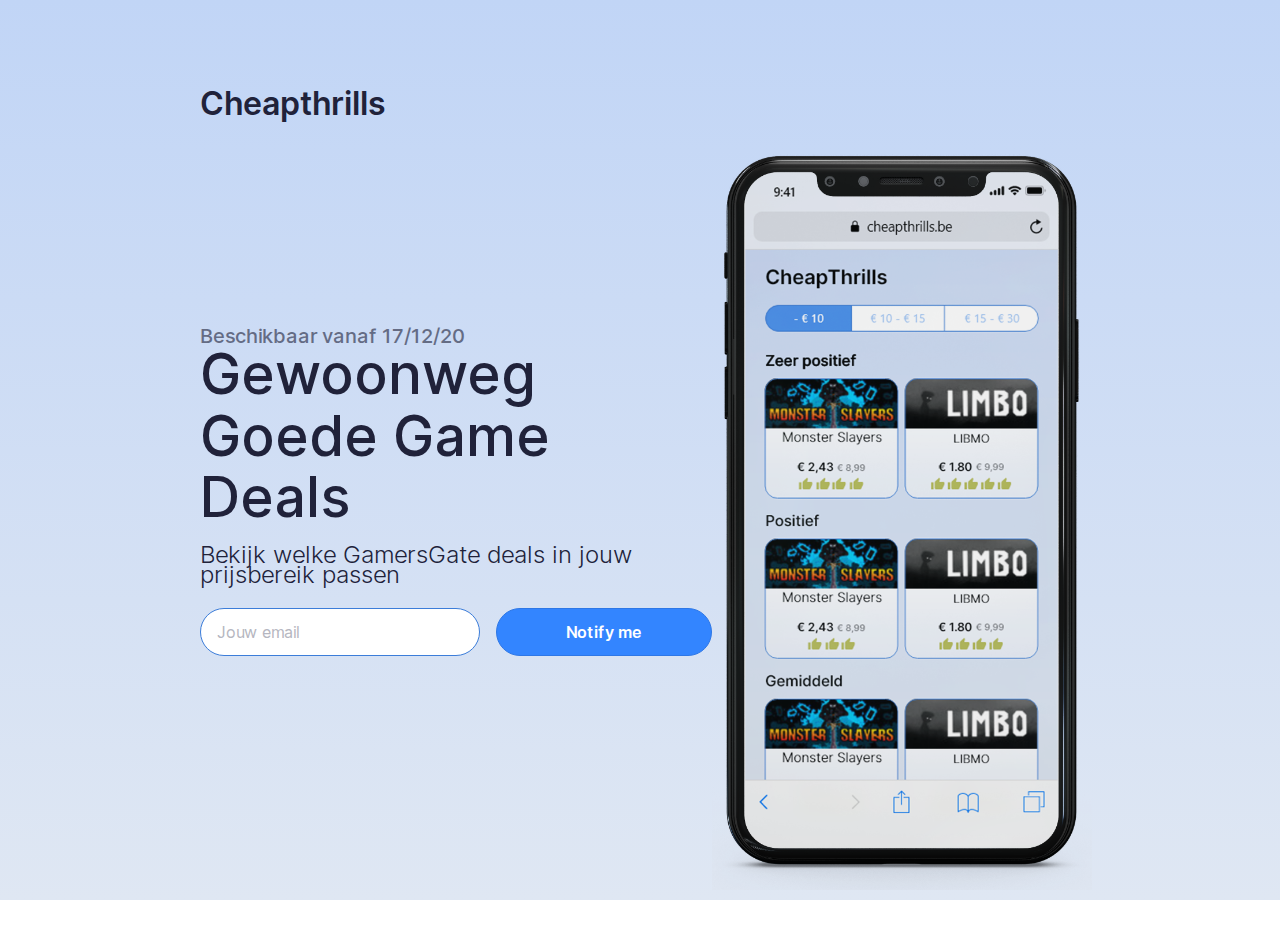
==== commit d3ca4218: "fix favicon + js" ====
--- a/index.html
+++ b/index.html
@@ -3,57 +3,95 @@
   <head>
     <meta charset="UTF-8" />
     <meta name="viewport" content="width=device-width, initial-scale=1.0" />
-    <link rel="apple-touch-icon" sizes="60x60" href="/apple-icon-60x60.png">
-    <link rel="apple-touch-icon" sizes="72x72" href="/apple-icon-72x72.png">
-    <link rel="apple-touch-icon" sizes="76x76" href="/apple-icon-76x76.png">
-    <link rel="apple-touch-icon" sizes="114x114" href="/apple-icon-114x114.png">
-    <link rel="apple-touch-icon" sizes="120x120" href="/apple-icon-120x120.png">
-    <link rel="apple-touch-icon" sizes="144x144" href="/apple-icon-144x144.png">
-    <link rel="apple-touch-icon" sizes="152x152" href="/apple-icon-152x152.png">
-    <link rel="apple-touch-icon" sizes="180x180" href="/apple-icon-180x180.png">
-    <link rel="icon" type="image/png" sizes="192x192"  href="/android-icon-192x192.png">
-    <link rel="icon" type="image/png" sizes="32x32" href="/favicon-32x32.png">
-    <link rel="icon" type="image/png" sizes="96x96" href="/favicon-96x96.png">
-    <link rel="icon" type="image/png" sizes="16x16" href="/favicon-16x16.png">
-    <link rel="manifest" href="/manifest.json">
-    <meta name="msapplication-TileColor" content="#ffffff">
-    <meta name="msapplication-TileImage" content="/ms-icon-144x144.png">
-    <meta name="theme-color" content="#ffffff">
+    <link rel="apple-touch-icon" sizes="60x60" href="/apple-icon-60x60.png" />
+    <link rel="apple-touch-icon" sizes="72x72" href="/apple-icon-72x72.png" />
+    <link rel="apple-touch-icon" sizes="76x76" href="/apple-icon-76x76.png" />
+    <link
+      rel="apple-touch-icon"
+      sizes="114x114"
+      href="/apple-icon-114x114.png"
+    />
+    <link
+      rel="apple-touch-icon"
+      sizes="120x120"
+      href="/apple-icon-120x120.png"
+    />
+    <link
+      rel="apple-touch-icon"
+      sizes="144x144"
+      href="/apple-icon-144x144.png"
+    />
+    <link
+      rel="apple-touch-icon"
+      sizes="152x152"
+      href="/apple-icon-152x152.png"
+    />
+    <link
+      rel="apple-touch-icon"
+      sizes="180x180"
+      href="/apple-icon-180x180.png"
+    />
+    <link
+      rel="icon"
+      type="image/png"
+      sizes="192x192"
+      href="/android-icon-192x192.png"
+    />
+    <link rel="icon" type="image/png" sizes="32x32" href="favicon-32x32.png" />
+    <link rel="icon" type="image/png" sizes="96x96" href="favicon-96x96.png" />
+    <link rel="icon" type="image/png" sizes="16x16" href="favicon-16x16.png" />
+    <link rel="manifest" href="/manifest.json" />
+    <meta name="msapplication-TileColor" content="#ffffff" />
+    <meta name="msapplication-TileImage" content="/ms-icon-144x144.png" />
+    <meta name="theme-color" content="#ffffff" />
     <link rel="stylesheet" href="css/normalize.css" />
     <link rel="stylesheet" href="css/screen.css" />
-    <title>Cheapthrills met grid</title>
+    <title>Cheapthrills</title>
   </head>
   <body>
     <section class="o-row">
-        <div class="o-container u-max-width-xs u-max-width-lg u-max-width-xl">
-            <h1 class="c-logo">
-              Cheapthrills
-            </h1>
-                <div class="c-card__info">
-                    <div class="c-grid__body">
-                        <h2 class="c-card__title c-grid__item-title">
-                            Beschikbaar vanaf 17/12/20
-                        </h2>
-                        <div class="c-grid__desc">
-                            <h3 class="c-card__title2 c-grid__item-title2">Gewoonweg Goede Game Deals</h3>
-                        
-                        <p class="c-description c-grid__item-description">Bekijk welke GamersGate deals in jouw
-                            prijsbereik passen
-                        </p>
-                        </div>
-                        <div class="o-section-flex c-grid__item-buttons">
-                            <p class="c-form-field">
-                            <input class="c-input" type="email" name="username" id="username" placeholder="Jouw email" required>
-                            <form action="cheapthrills.html">
-                                <p class="u-mb-md">
-                                <button class="o-button-reset c-button">Notify me</button>
-                            </p>
-                            </form>
-                        </div>
-                        <img class="c-image c-grid__item-mockup" src="img/cheapthrills_mockup.png" alt="App Cheapthrills">
-                    </div>
-                </div>
+      <div class="o-container u-max-width-xs u-max-width-lg u-max-width-xl">
+        <h1 class="c-logo">Cheapthrills</h1>
+        <div class="c-card__info">
+          <div class="c-grid__body">
+            <h2 class="c-card__title c-grid__item-title">
+              Beschikbaar vanaf 17/12/20
+            </h2>
+            <div class="c-grid__desc">
+              <h3 class="c-card__title2 c-grid__item-title2">
+                Gewoonweg Goede Game Deals
+              </h3>
+
+              <p class="c-description c-grid__item-description">
+                Bekijk welke GamersGate deals in jouw prijsbereik passen
+              </p>
+            </div>
+            <div class="o-section-flex c-grid__item-buttons">
+              <p class="c-form-field">
+                <input
+                  class="c-input"
+                  type="email"
+                  name="username"
+                  id="username"
+                  placeholder="Jouw email"
+                  required
+                />
+              </p>
+
+              <form action="cheapthrills.html">
+                <p class="u-mb-md">
+                  <button class="o-button-reset c-button">Notify me</button>
+                </p>
+              </form>
+            </div>
+            <img
+              class="c-image c-grid__item-mockup"
+              src="img/cheapthrills_mockup.png"
+              alt="App Cheapthrills"
+            />
+          </div>
         </div>
+      </div>
     </section>
-</body>
-</html>+  </body>
+</html>
--- a/css/screen.css
+++ b/css/screen.css
@@ -103,10 +103,10 @@
   color: var(--global-color-neutral-xxxx-dark);
   background: linear-gradient(var(--global-color-background-xx-light), var(--global-color-background-x-light));
   box-sizing: border-box;
+  background-attachment: fixed;
   -webkit-font-smoothing: antialiased;
   -moz-osx-font-smoothing: grayscale;
 }
-
 
 
 *,
@@ -805,7 +805,7 @@
   .c-grid__item-mockup {
     grid-column: 2/3;
     grid-row: 1/5;
-    justify-self: center;
+    justify-self: end;
   }
 
   .c-thumbnail {
@@ -836,7 +836,7 @@
   .o-section-flex {
     display: flex;
     flex-direction: column;
-    justify-content: space-between;
+    justify-content: space-around;
   }
 
   .c-form-field {
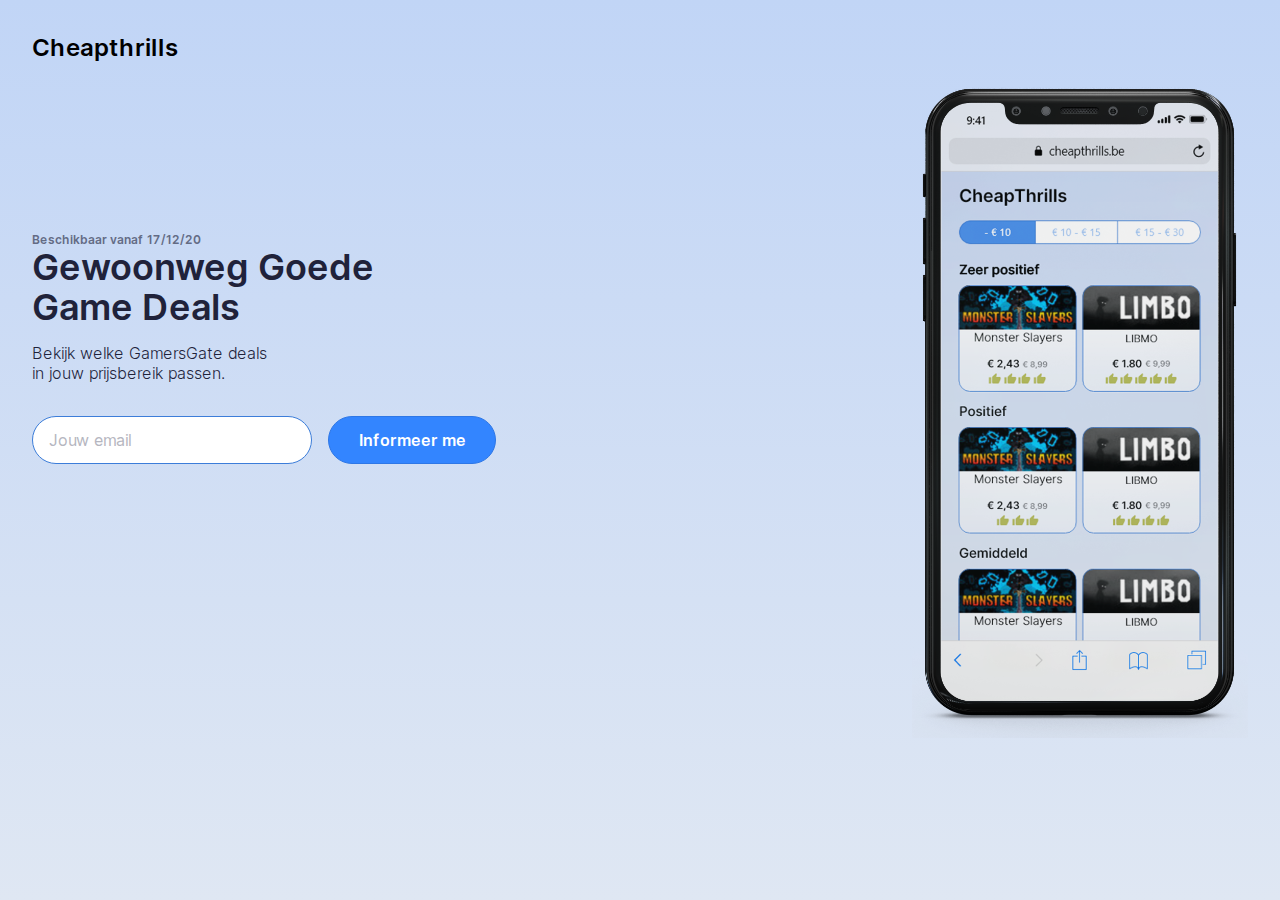
==== commit e1407cf8: "Veel fixes later..." ====
--- a/index.html
+++ b/index.html
@@ -3,9 +3,9 @@
   <head>
     <meta charset="UTF-8" />
     <meta name="viewport" content="width=device-width, initial-scale=1.0" />
-    <link rel="apple-touch-icon" sizes="60x60" href="/apple-icon-60x60.png" />
-    <link rel="apple-touch-icon" sizes="72x72" href="/apple-icon-72x72.png" />
-    <link rel="apple-touch-icon" sizes="76x76" href="/apple-icon-76x76.png" />
+    <link rel="apple-touch-icon" sizes="60x60" href="apple-icon-60x60.png" />
+    <link rel="apple-touch-icon" sizes="72x72" href="apple-icon-72x72.png" />
+    <link rel="apple-touch-icon" sizes="76x76" href="apple-icon-76x76.png" />
     <link
       rel="apple-touch-icon"
       sizes="114x114"
@@ -42,7 +42,7 @@
     <link rel="icon" type="image/png" sizes="16x16" href="favicon-16x16.png" />
     <link rel="manifest" href="/manifest.json" />
     <meta name="msapplication-TileColor" content="#ffffff" />
-    <meta name="msapplication-TileImage" content="/ms-icon-144x144.png" />
+    <meta name="msapplication-TileImage" content="ms-icon-144x144.png" />
     <meta name="theme-color" content="#ffffff" />
     <link rel="stylesheet" href="css/normalize.css" />
     <link rel="stylesheet" href="css/screen.css" />
@@ -50,8 +50,10 @@
   </head>
   <body>
     <section class="o-row">
-      <div class="o-container u-max-width-xs u-max-width-lg u-max-width-xl">
-        <h1 class="c-logo">Cheapthrills</h1>
+      <div class="o-container u-max-width-xs u-max-width-lg u-max-width-md u-max-width-xl">
+        <h1 class="c-logo" style="margin-bottom: 32px">
+          <a class="c-link__title" href="index.html">Cheapthrills</a>
+        </h1>
         <div class="c-card__info">
           <div class="c-grid__body">
             <h2 class="c-card__title c-grid__item-title">
@@ -63,24 +65,26 @@
               </h3>
 
               <p class="c-description c-grid__item-description">
-                Bekijk welke GamersGate deals in jouw prijsbereik passen
+                Bekijk welke GamersGate deals in jouw prijsbereik passen.
               </p>
             </div>
+            <form action="cheapthrills.html">
             <div class="o-section-flex c-grid__item-buttons">
+              
               <p class="c-form-field">
                 <input
                   class="c-input"
                   type="email"
-                  name="username"
-                  id="username"
+                  name="email"
+                  id="email"
                   placeholder="Jouw email"
                   required
                 />
               </p>
 
-              <form action="cheapthrills.html">
+              
                 <p class="u-mb-md">
-                  <button class="o-button-reset c-button">Notify me</button>
+                  <button class="o-button-reset c-button">Informeer me</button>
                 </p>
               </form>
             </div>
--- a/css/screen.css
+++ b/css/screen.css
@@ -43,9 +43,9 @@
 
   --global-color-background-xx-light: #c1d5f6;
   --global-color-background-x-light: #dfe7f3;
-  --global-color-card-xx-light : #ffffff;
-  --global-color-card-x-light : #e7eef9;
-  
+  --global-color-card-xx-light: #ffffff;
+  --global-color-card-x-light: #e7eef9;
+
   --global-color-neutral-xxx-light: #3c7dd9;
   --global-color-neutral-xx-light: #caccd4;
   --global-color-neutral-x-light: #b5b6c0;
@@ -56,6 +56,7 @@
   --global-color-neutral-xx-dark: #4b4c60;
   --global-color-neutral-xxx-dark: #35374d;
   --global-color-neutral-xxxx-dark: #20223a;
+  --global-color-neutral-xxxxx-dark: #000000;
 
   /* border stuff */
   --global-borderRadius: 30px;
@@ -101,13 +102,15 @@
   line-height: 1.5;
   font-family: "Inter Web", Helvetica, arial, sans-serif;
   color: var(--global-color-neutral-xxxx-dark);
-  background: linear-gradient(var(--global-color-background-xx-light), var(--global-color-background-x-light));
+  background: linear-gradient(
+    var(--global-color-background-xx-light),
+    var(--global-color-background-x-light)
+  );
   box-sizing: border-box;
   background-attachment: fixed;
   -webkit-font-smoothing: antialiased;
   -moz-osx-font-smoothing: grayscale;
 }
-
 
 *,
 *:before,
@@ -234,24 +237,6 @@
   margin: 0 0 var(--global-whitespace);
 }
 
-a,
-a:visited {
-  transition: all var(--global-transitionTiming-alpha);
-  color: var(--global-color-alpha);
-  outline-color: var(--global-link-BoxShadowColor);
-  outline-width: medium;
-  outline-offset: 2px;
-}
-
-a:hover,
-a:focus {
-  color: var(--global-color-alpha-light);
-}
-
-a:active {
-  color: var(--global-color-alpha-dark);
-}
-
 label,
 input {
   display: block;
@@ -367,6 +352,10 @@
   font-weight: 600;
 }
 
+.c-link__title {
+  text-decoration: none;
+  color: var(--global-color-neutral-xxxxx-dark);
+}
 .c-logo__symbol {
   height: 100%;
 }
@@ -526,6 +515,7 @@
   */
 
 .c-button {
+  cursor: pointer;
   font-size: 1em;
   font-weight: 700;
   border-radius: var(--global-borderRadius);
@@ -567,7 +557,10 @@
   display: flex;
   border: var(--global-borderWidth) solid var(--global-color-neutral-xxx-light);
   border-radius: var(--global-borderRadius-sm);
-  background: linear-gradient(var(--global-color-card-xx-light), var(--global-color-card-x-light));
+  background: linear-gradient(
+    var(--global-color-card-xx-light),
+    var(--global-color-card-x-light)
+  );
   max-width: 9.25em;
   max-height: 11.25em;
   cursor: pointer;
@@ -582,9 +575,12 @@
 .c-thumbnail {
   width: 9.25em;
   max-height: 55px;
-  border-top: var(--global-borderWidth) solid var(--global-color-neutral-xxx-light);
-  border-left: var(--global-borderWidth) solid var(--global-color-neutral-xxx-light);
-  border-right: var(--global-borderWidth) solid var(--global-color-neutral-xxx-light);
+  border-top: var(--global-borderWidth) solid
+    var(--global-color-neutral-xxx-light);
+  border-left: var(--global-borderWidth) solid
+    var(--global-color-neutral-xxx-light);
+  border-right: var(--global-borderWidth) solid
+    var(--global-color-neutral-xxx-light);
   border-radius: var(--global-borderRadius-sm) var(--global-borderRadius-sm) 0 0;
 }
 
@@ -622,7 +618,9 @@
 
 .c-button__zp {
   border: var(--global-borderWidth) solid var(--global-color-neutral-xxx-light);
-  padding: 6px 20px 6px 20px;
+  width: 6.5rem;
+  padding: 0.5em 0 0.5em 0;
+  text-align: center;
   border-radius: var(--global-borderRadius) 0 0 var(--global-borderRadius);
   margin-bottom: var(--global-whitespace);
   cursor: pointer;
@@ -631,14 +629,18 @@
 .c-button__p {
   border-top: var(--global-borderWidth) solid var(--global-color-neutral-xxx-light);
   border-bottom: var(--global-borderWidth) solid var(--global-color-neutral-xxx-light);
-  padding: 6px 20px 6px 20px;
+  padding: 0.5em 0 0.5em 0;
+  width: 6.5rem;
+  text-align: center;
   margin-bottom: var(--global-whitespace);
   cursor: pointer;
 }
 
 .c-button__g {
   border: var(--global-borderWidth) solid var(--global-color-neutral-xxx-light);
-  padding: 6px 20px 6px 20px;
+  padding: 0.5em 0 0.5em 0;
+  width: 6.5rem;
+  text-align: center;
   border-radius: 0 var(--global-borderRadius) var(--global-borderRadius) 0;
   margin-bottom: var(--global-whitespace);
   cursor: pointer;
@@ -650,10 +652,17 @@
   font-size: 0.875em;
 }
 
+.c-button__micro:focus {
+  background-color: var(--global-color-button);
+  color: white;
+}
+
 .c-button__micro:hover {
   background-color: var(--global-color-button);
   color: white;
 }
+
+
 
 .c-button:active {
   background-color: var(--global-color-button);
@@ -766,7 +775,6 @@
   margin: 0 auto;
 }
 
-
 @media (min-width: 768px) {
   .c-grid__body {
     display: grid;
@@ -806,6 +814,7 @@
     grid-column: 2/3;
     grid-row: 1/5;
     justify-self: end;
+    align-self: center;
   }
 
   .c-thumbnail {
@@ -873,8 +882,17 @@
 
   .o-layout__micro {
     display: flex;
+    align-items: center;
     flex-direction: row;
     justify-content: space-between;
+  }
+
+  .c-microinteraction {
+    margin-top: var(--global-whitespace-md);
+  }
+
+  .c-card__title {
+    margin-bottom: 0;
   }
 
   .c-cheap__games {
@@ -916,22 +934,29 @@
   }
 
   .c-button__zp {
-    border: var(--global-borderWidth) solid var(--global-color-neutral-xxx-light);
-    padding: 8px 18px 8px 18px;
+    border: var(--global-borderWidth) solid
+      var(--global-color-neutral-xxx-light);
+    padding: 0.5em 0 0.5em 0;
+    width: 7.5rem;
     border-radius: var(--global-borderRadius) 0 0 var(--global-borderRadius);
     margin-bottom: var(--global-whitespace);
   }
 
   .c-button__p {
-    border-top: var(--global-borderWidth) solid var(--global-color-neutral-xxx-light);
-    border-bottom: var(--global-borderWidth) solid var(--global-color-neutral-xxx-light);
-    padding: 8px 34px 8px 34px;
+    border-top: var(--global-borderWidth) solid
+      var(--global-color-neutral-xxx-light);
+    border-bottom: var(--global-borderWidth) solid
+      var(--global-color-neutral-xxx-light);
+    padding: 0.5em 0 0.5em 0;
+    width: 7.5rem;
     margin-bottom: var(--global-whitespace);
   }
 
   .c-button__g {
-    border: var(--global-borderWidth) solid var(--global-color-neutral-xxx-light);
-    padding: 8px 22px 8px 22px;
+    border: var(--global-borderWidth) solid
+      var(--global-color-neutral-xxx-light);
+    padding: 0.5em 0 0.5em 0;
+    width: 7.5rem;
     border-radius: 0 var(--global-borderRadius) var(--global-borderRadius) 0;
     margin-bottom: var(--global-whitespace);
   }
@@ -953,9 +978,48 @@
   .c-button {
     width: 168px;
   }
+
+  .c-image {
+    max-width: 16em;
+  }
+
+  .c-card__title2 {
+    /* 22em werkt niet */
+    max-width: 352px;
+  }
+
+  .c-button__p {
+    width: 9em;
+    text-align: center;
+    padding: 0.5em 0 0.5em 0;
+  }
+
+  .c-button__zp {
+    width: 9em;
+    text-align: center;
+    padding: 0.5em 0 0.5em 0;
+  }
+
+  .c-button__g {
+    width: 9em;
+    text-align: center;
+    padding: 0.5em 0 0.5em 0;
+  }
+
+  .u-max-width-xl {
+    max-width: 76em !important;
+  }
 }
 
 @media (min-width: 1200px) {
+
+
+  .c-image {
+    max-width: 21em;
+  }
+}
+
+@media (min-width: 1540px) {
   .c-grid__body {
     display: grid;
 
@@ -1009,4 +1073,8 @@
     font-size: 2em;
     margin-bottom: var(--global-whitespace-lg);
   }
-}
+
+  .u-max-width-xl {
+    max-width: 110em !important;
+  }
+}
